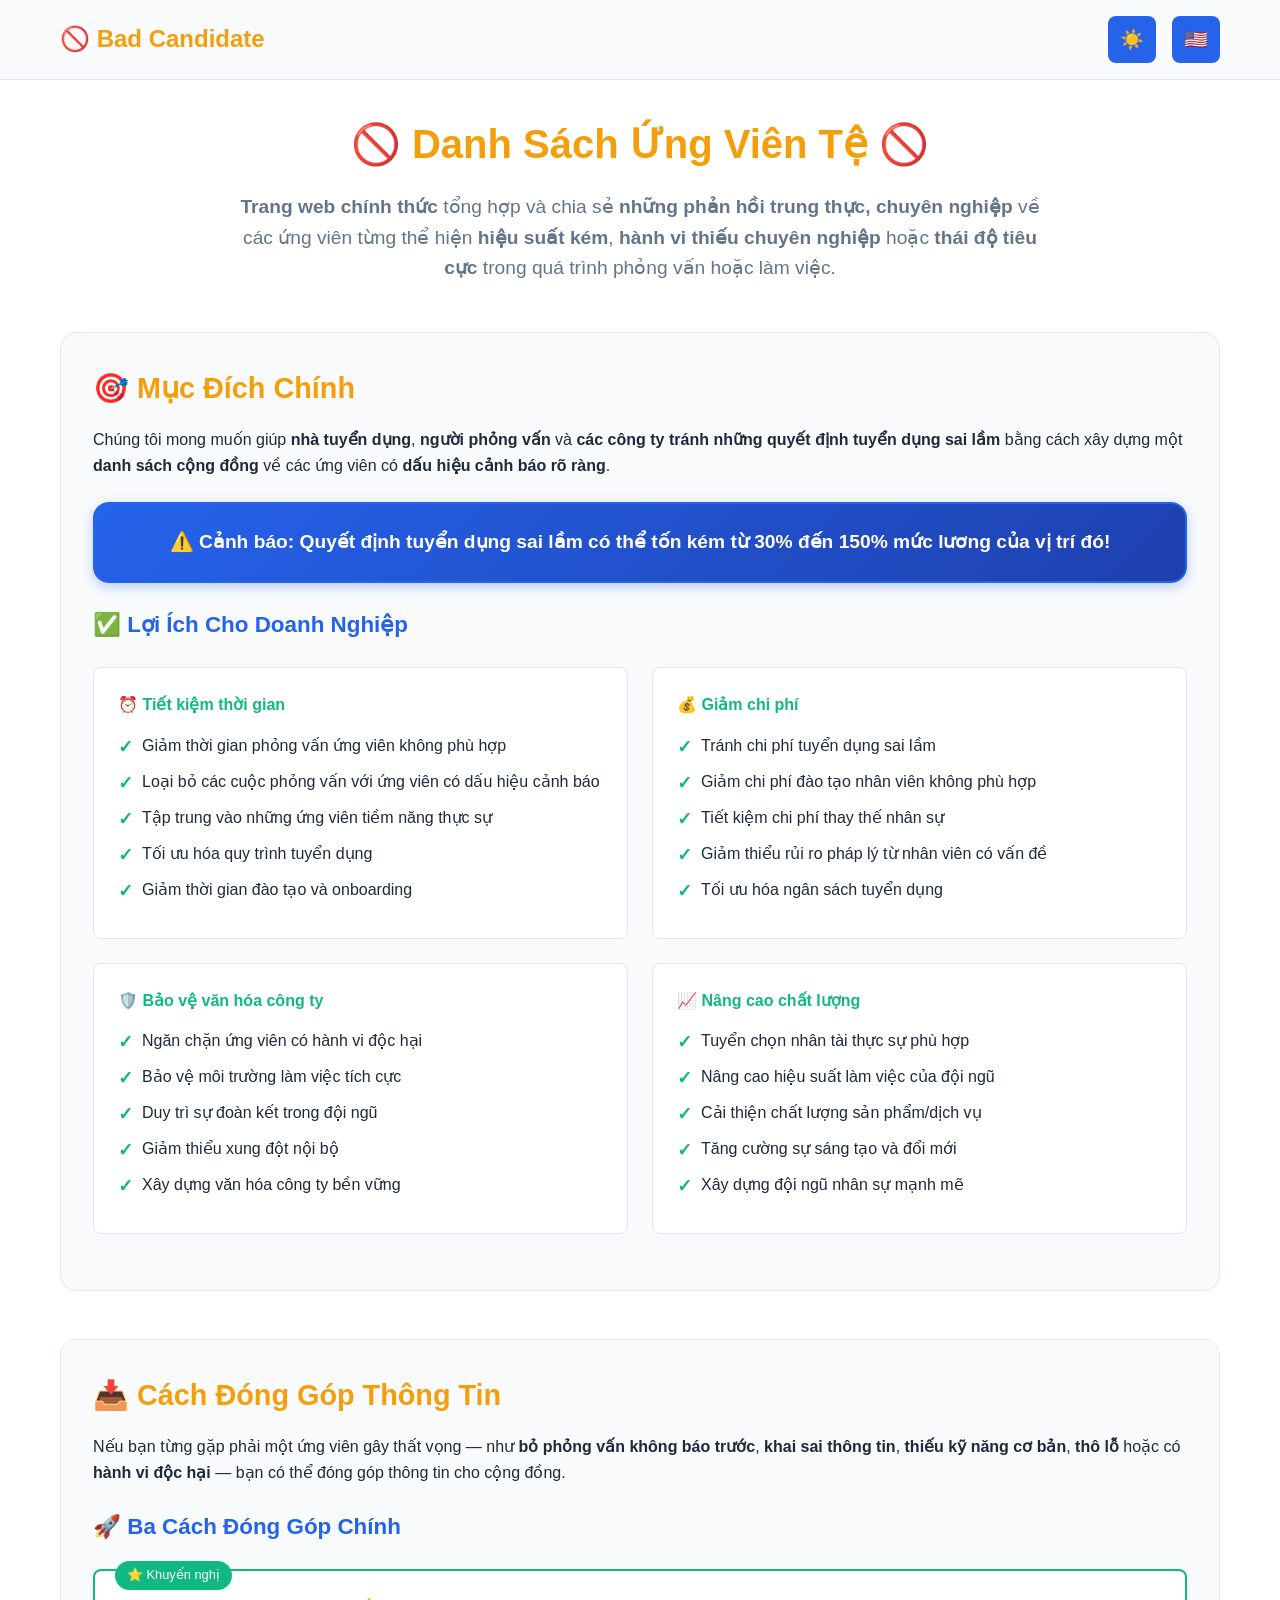
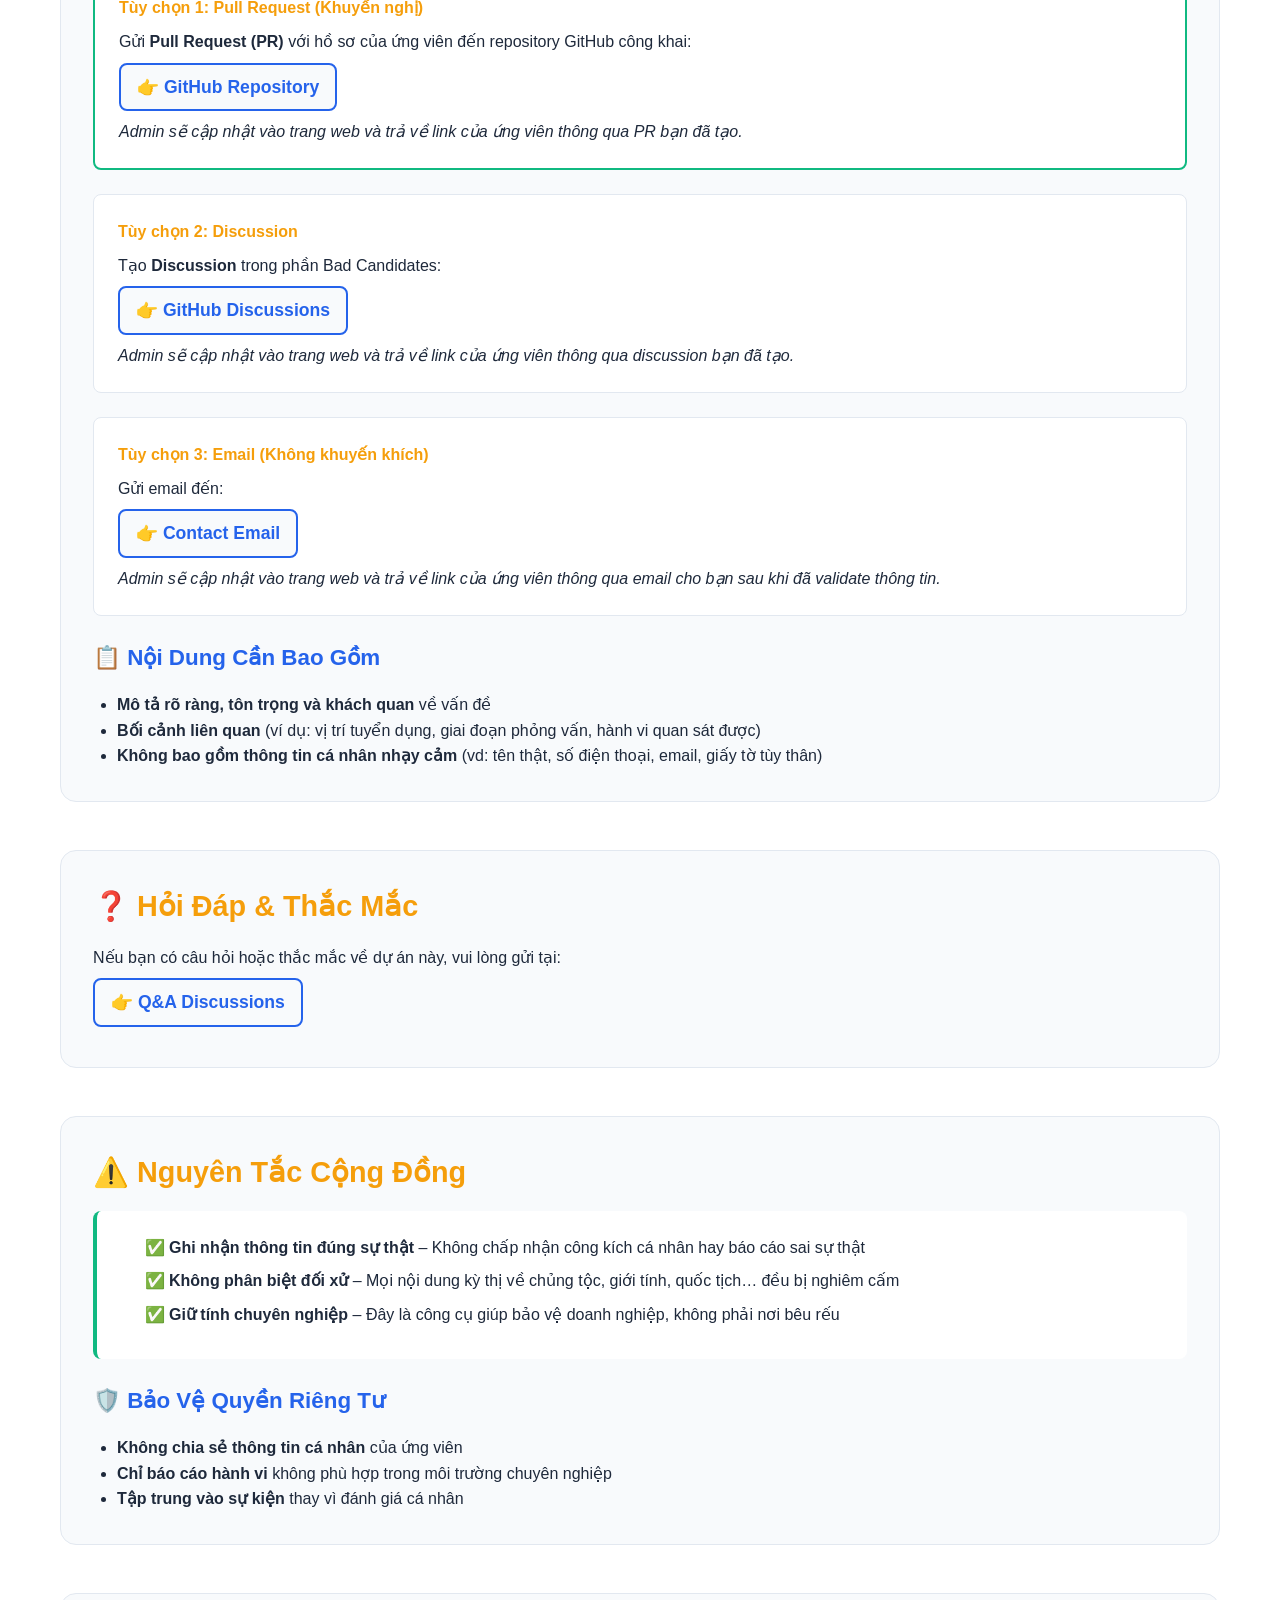
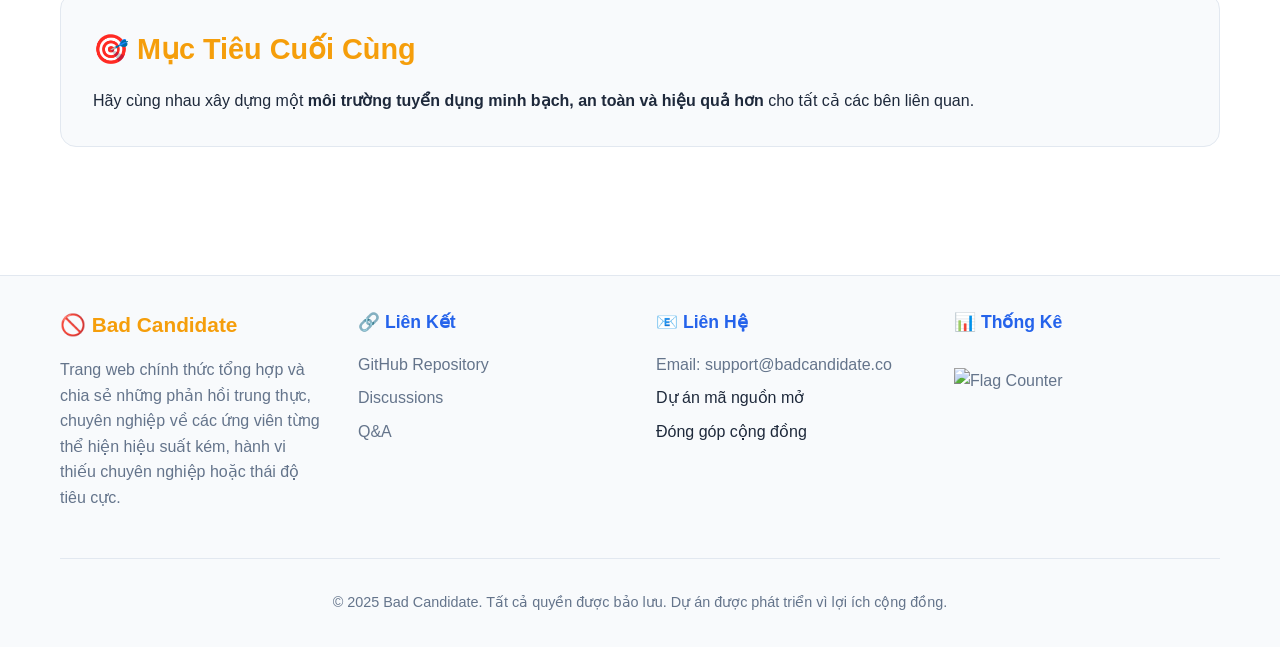
==== index.html @ 97e033d0 "Add left margin to unordered lists in index.css for improved layout and readability." ====
<!DOCTYPE html>
<html lang="vi">
<head>
    <meta charset="UTF-8">
    <meta name="viewport" content="width=device-width, initial-scale=1.0">
    
    <!-- Primary Meta Tags -->
    <title>Bad Candidate - Danh Sách Ứng Viên Tệ | Tránh Tuyển Dụng Sai Lầm</title>
    <meta name="title" content="Bad Candidate - Danh Sách Ứng Viên Tệ | Tránh Tuyển Dụng Sai Lầm">
    <meta name="description" content="Trang web chính thức tổng hợp và chia sẻ những phản hồi trung thực, chuyên nghiệp về các ứng viên từng thể hiện hiệu suất kém, hành vi thiếu chuyên nghiệp hoặc thái độ tiêu cực trong quá trình phỏng vấn hoặc làm việc. Giúp nhà tuyển dụng tránh những quyết định tuyển dụng sai lầm có thể tốn kém từ 30% đến 150% mức lương của vị trí.">
    <meta name="keywords" content="bad candidate, ứng viên tệ, tuyển dụng, phỏng vấn, nhân sự, hiring, recruitment, HR, human resources, candidate screening, interview feedback, toxic employee, unprofessional behavior, hiring mistakes, recruitment cost, employee screening">
    <meta name="author" content="Bad Candidate">
    <meta name="robots" content="index, follow, max-snippet:-1, max-image-preview:large, max-video-preview:-1">
    <meta name="language" content="Vietnamese, English">
    <meta name="revisit-after" content="7 days">
    <meta name="distribution" content="global">
    <meta name="rating" content="general">
    <link rel="canonical" href="https://badcandidate.github.io">
    
    <!-- Open Graph / Facebook -->
    <meta property="og:type" content="website">
    <meta property="og:url" content="https://badcandidate.github.io">
    <meta property="og:title" content="Bad Candidate List - Danh Sách Ứng Viên Tệ | Tránh Tuyển Dụng Sai Lầm">
    <meta property="og:description" content="Trang web chính thức tổng hợp và chia sẻ những phản hồi trung thực, chuyên nghiệp về các ứng viên từng thể hiện hiệu suất kém, hành vi thiếu chuyên nghiệp hoặc thái độ tiêu cực. Giúp nhà tuyển dụng tránh những quyết định tuyển dụng sai lầm có thể tốn kém từ 30% đến 150% mức lương của vị trí.">
    <meta property="og:image" content="https://badcandidate.github.io/og-image.jpg">
    <meta property="og:image:width" content="1200">
    <meta property="og:image:height" content="630">
    <meta property="og:site_name" content="Bad Candidate List">
    <meta property="og:locale" content="vi_VN">
    
    <!-- Twitter -->
    <meta property="twitter:card" content="summary_large_image">
    <meta property="twitter:url" content="https://badcandidate.github.io">
    <meta property="twitter:title" content="Bad Candidate List - Danh Sách Ứng Viên Tệ | Tránh Tuyển Dụng Sai Lầm">
    <meta property="twitter:description" content="Trang web chính thức tổng hợp và chia sẻ những phản hồi trung thực, chuyên nghiệp về các ứng viên từng thể hiện hiệu suất kém, hành vi thiếu chuyên nghiệp hoặc thái độ tiêu cực.">
    <meta property="twitter:image" content="https://badcandidate.github.io/og-image.jpg">
    
    <!-- Additional SEO Meta Tags -->
    <meta name="theme-color" content="#f59e0b">
    <meta name="msapplication-TileColor" content="#f59e0b">
    <meta name="apple-mobile-web-app-capable" content="yes">
    <meta name="apple-mobile-web-app-status-bar-style" content="black-translucent">
    
    <!-- Structured Data / JSON-LD -->
    <script type="application/ld+json">
    {
        "@context": "https://schema.org",
        "@type": "WebSite",
        "name": "Bad Candidate List",
        "alternateName": "Danh Sách Ứng Viên Tệ",
        "url": "https://badcandidate.github.io",
        "description": "Trang web chính thức tổng hợp và chia sẻ những phản hồi trung thực, chuyên nghiệp về các ứng viên từng thể hiện hiệu suất kém, hành vi thiếu chuyên nghiệp hoặc thái độ tiêu cực trong quá trình phỏng vấn hoặc làm việc.",
        "potentialAction": {
            "@type": "SearchAction",
            "target": "https://badcandidate.github.io?search={search_term_string}",
            "query-input": "required name=search_term_string"
        },
        "publisher": {
            "@type": "Organization",
            "name": "Bad Candidate",
            "url": "https://badcandidate.github.io"
        }
    }
    </script>
    <link rel="apple-touch-icon" sizes="180x180" href="public/favicon/apple-touch-icon.png">
    <link rel="icon" type="image/png" sizes="32x32" href="public/favicon/favicon-32x32.png">
    <link rel="icon" type="image/png" sizes="16x16" href="public/favicon/favicon-16x16.png">
    <link rel="manifest" href="public/favicon/site.webmanifest">
    <link rel="stylesheet" href="public/style/index.css">
</head>
<body data-theme="light">
    <header class="header" role="banner">
        <div class="container">
            <div class="header-content">
                <div class="logo" role="heading" aria-level="1">🚫 Bad Candidate</div>
                <nav class="controls" role="navigation" aria-label="Site controls">
                    <button class="theme-toggle" onclick="toggleTheme()" aria-label="Toggle theme">
                        <span data-lang="vi">☀️</span>
                        <span data-lang="en" style="display: none;">☀️</span>
                    </button>
                    <button class="language-toggle" onclick="toggleLanguage()" aria-label="Toggle language">
                        <span data-lang="vi">🇺🇸</span>
                        <span data-lang="en" style="display: none;">🇻🇳</span>
                    </button>
                </nav>
            </div>
        </div>
    </header>

    <main class="main-content" role="main">
        <div class="container">
            <!-- Vietnamese Content -->
            <article class="language-content active" data-lang="vi" lang="vi">
                <section class="hero" aria-labelledby="main-heading">
                    <h1 id="main-heading">🚫 Danh Sách Ứng Viên Tệ 🚫</h1>
                    <p><strong>Trang web chính thức</strong> tổng hợp và chia sẻ <strong>những phản hồi trung thực, chuyên nghiệp</strong> về các ứng viên từng thể hiện <strong>hiệu suất kém</strong>, <strong>hành vi thiếu chuyên nghiệp</strong> hoặc <strong>thái độ tiêu cực</strong> trong quá trình phỏng vấn hoặc làm việc.</p>
                </section>

                <section class="section" aria-labelledby="purpose-heading">
                    <h2 id="purpose-heading">🎯 Mục Đích Chính</h2>
                    <p>Chúng tôi mong muốn giúp <strong>nhà tuyển dụng</strong>, <strong>người phỏng vấn</strong> và <strong>các công ty</strong> <strong>tránh những quyết định tuyển dụng sai lầm</strong> bằng cách xây dựng một <strong>danh sách cộng đồng</strong> về các ứng viên có <strong>dấu hiệu cảnh báo rõ ràng</strong>.</p>
                    <div class="warning-stat" role="alert" aria-live="polite">
                        <p><strong>⚠️ Cảnh báo:</strong> Quyết định tuyển dụng sai lầm có thể tốn kém từ <strong>30% đến 150%</strong> mức lương của vị trí đó!</p>
                    </div>
                    <h3 id="benefits-heading">✅ Lợi Ích Cho Doanh Nghiệp</h3>
                    <div class="benefits-grid" role="list" aria-labelledby="benefits-heading">
                        <article class="benefit-card" role="listitem">
                            <h4>⏰ Tiết kiệm thời gian</h4>
                            <ul>
                                <li>Giảm thời gian phỏng vấn ứng viên không phù hợp</li>
                                <li>Loại bỏ các cuộc phỏng vấn với ứng viên có dấu hiệu cảnh báo</li>
                                <li>Tập trung vào những ứng viên tiềm năng thực sự</li>
                                <li>Tối ưu hóa quy trình tuyển dụng</li>
                                <li>Giảm thời gian đào tạo và onboarding</li>
                            </ul>
                        </article>
                        <article class="benefit-card" role="listitem">
                            <h4>💰 Giảm chi phí</h4>
                            <ul>
                                <li>Tránh chi phí tuyển dụng sai lầm</li>
                                <li>Giảm chi phí đào tạo nhân viên không phù hợp</li>
                                <li>Tiết kiệm chi phí thay thế nhân sự</li>
                                <li>Giảm thiểu rủi ro pháp lý từ nhân viên có vấn đề</li>
                                <li>Tối ưu hóa ngân sách tuyển dụng</li>
                            </ul>
                        </article>
                        <article class="benefit-card" role="listitem">
                            <h4>🛡️ Bảo vệ văn hóa công ty</h4>
                            <ul>
                                <li>Ngăn chặn ứng viên có hành vi độc hại</li>
                                <li>Bảo vệ môi trường làm việc tích cực</li>
                                <li>Duy trì sự đoàn kết trong đội ngũ</li>
                                <li>Giảm thiểu xung đột nội bộ</li>
                                <li>Xây dựng văn hóa công ty bền vững</li>
                            </ul>
                        </article>
                        <article class="benefit-card" role="listitem">
                            <h4>📈 Nâng cao chất lượng</h4>
                            <ul>
                                <li>Tuyển chọn nhân tài thực sự phù hợp</li>
                                <li>Nâng cao hiệu suất làm việc của đội ngũ</li>
                                <li>Cải thiện chất lượng sản phẩm/dịch vụ</li>
                                <li>Tăng cường sự sáng tạo và đổi mới</li>
                                <li>Xây dựng đội ngũ nhân sự mạnh mẽ</li>
                            </ul>
                        </article>
                    </div>
                </section>

                <section class="section">
                    <h2>📥 Cách Đóng Góp Thông Tin</h2>
                    <p>Nếu bạn từng gặp phải một ứng viên gây thất vọng — như <strong>bỏ phỏng vấn không báo trước</strong>, <strong>khai sai thông tin</strong>, <strong>thiếu kỹ năng cơ bản</strong>, <strong>thô lỗ</strong> hoặc có <strong>hành vi độc hại</strong> — bạn có thể đóng góp thông tin cho cộng đồng.</p>
                    
                    <h3>🚀 Ba Cách Đóng Góp Chính</h3>
                    <div class="contribution-methods">
                        <div class="method-card recommended">
                            <h4>Tùy chọn 1: Pull Request (Khuyến nghị)</h4>
                            <p>Gửi <strong>Pull Request (PR)</strong> với hồ sơ của ứng viên đến repository GitHub công khai:</p>
                            <p><a href="https://github.com/BadCandidate" class="link" target="_blank">👉 GitHub Repository</a></p>
                            <p><em>Admin sẽ cập nhật vào trang web và trả về link của ứng viên thông qua PR bạn đã tạo.</em></p>
                        </div>
                        
                        <div class="method-card">
                            <h4>Tùy chọn 2: Discussion</h4>
                            <p>Tạo <strong>Discussion</strong> trong phần Bad Candidates:</p>
                            <p><a href="https://github.com/orgs/BadCandidate/discussions/categories/bad-candidates" class="link" target="_blank">👉 GitHub Discussions</a></p>
                            <p><em>Admin sẽ cập nhật vào trang web và trả về link của ứng viên thông qua discussion bạn đã tạo.</em></p>
                        </div>
                        
                        <div class="method-card">
                            <h4>Tùy chọn 3: Email (Không khuyến khích)</h4>
                            <p>Gửi email đến:</p>
                            <p><a href="mailto:badcandidate@googlegroups.com" class="link">👉 Contact Email</a></p>
                            <p><em>Admin sẽ cập nhật vào trang web và trả về link của ứng viên thông qua email cho bạn sau khi đã validate thông tin.</em></p>
                        </div>
                    </div>

                    <h3>📋 Nội Dung Cần Bao Gồm</h3>
                    <ul>
                        <li><strong>Mô tả rõ ràng, tôn trọng và khách quan</strong> về vấn đề</li>
                        <li><strong>Bối cảnh liên quan</strong> (ví dụ: vị trí tuyển dụng, giai đoạn phỏng vấn, hành vi quan sát được)</li>
                        <li><strong>Không bao gồm thông tin cá nhân nhạy cảm</strong> (vd: tên thật, số điện thoại, email, giấy tờ tùy thân)</li>
                    </ul>
                </section>

                <section class="section">
                    <h2>❓ Hỏi Đáp & Thắc Mắc</h2>
                    <p>Nếu bạn có câu hỏi hoặc thắc mắc về dự án này, vui lòng gửi tại:</p>
                    <p><a href="https://github.com/orgs/BadCandidate/discussions/categories/q-a" class="link" target="_blank">👉 Q&A Discussions</a></p>
                </section>

                <section class="section">
                    <h2>⚠️ Nguyên Tắc Cộng Đồng</h2>
                    <div class="guidelines">
                        <ul>
                            <li><strong>Ghi nhận thông tin đúng sự thật</strong> – Không chấp nhận công kích cá nhân hay báo cáo sai sự thật</li>
                            <li><strong>Không phân biệt đối xử</strong> – Mọi nội dung kỳ thị về chủng tộc, giới tính, quốc tịch… đều bị nghiêm cấm</li>
                            <li><strong>Giữ tính chuyên nghiệp</strong> – Đây là công cụ giúp bảo vệ doanh nghiệp, không phải nơi bêu rếu</li>
                        </ul>
                    </div>

                    <h3>🛡️ Bảo Vệ Quyền Riêng Tư</h3>
                    <ul>
                        <li><strong>Không chia sẻ thông tin cá nhân</strong> của ứng viên</li>
                        <li><strong>Chỉ báo cáo hành vi</strong> không phù hợp trong môi trường chuyên nghiệp</li>
                        <li><strong>Tập trung vào sự kiện</strong> thay vì đánh giá cá nhân</li>
                    </ul>
                </section>

                <section class="section">
                    <h2>🎯 Mục Tiêu Cuối Cùng</h2>
                    <p>Hãy cùng nhau xây dựng một <strong>môi trường tuyển dụng minh bạch, an toàn và hiệu quả hơn</strong> cho tất cả các bên liên quan.</p>
                </section>
            </article>

            <!-- English Content -->
            <article class="language-content" data-lang="en" lang="en">
                <section class="hero" aria-labelledby="main-heading-en">
                    <h1 id="main-heading-en">🚫 Welcome to the Bad Candidate List 🚫</h1>
                    <p><strong>Official website</strong> collecting and sharing <strong>honest, professional feedback</strong> on candidates who have demonstrated <strong>poor performance</strong>, <strong>unprofessional behavior</strong>, or <strong>toxic attitudes</strong> during interviews or employment.</p>
                </section>

                <section class="section" aria-labelledby="purpose-heading-en">
                    <h2 id="purpose-heading-en">🎯 Main Purpose</h2>
                    <p>Our mission is to help <strong>recruiters</strong>, <strong>hiring managers</strong>, and <strong>companies</strong> <strong>avoid bad hiring decisions</strong> by maintaining a <strong>community-driven record</strong> of candidates with consistent <strong>red flags</strong>.</p>
                    
                    <h3 id="benefits-heading-en">✅ Benefits for Businesses</h3>
                    <div class="warning-stat" role="alert" aria-live="polite">
                        <p><strong>⚠️ Warning:</strong> Bad hiring decisions can cost <strong>30% to 150%</strong> of the position's salary!</p>
                    </div>
                    <div class="benefits-grid" role="list" aria-labelledby="benefits-heading-en">
                        <article class="benefit-card" role="listitem">
                            <h4>⏰ Save time</h4>
                            <ul>
                                <li>Reduce time spent interviewing unsuitable candidates</li>
                                <li>Eliminate interviews with candidates showing red flags</li>
                                <li>Focus on truly promising candidates</li>
                                <li>Optimize the recruitment process</li>
                                <li>Reduce training and onboarding time</li>
                            </ul>
                        </article>
                        <article class="benefit-card" role="listitem">
                            <h4>💰 Reduce costs</h4>
                            <ul>
                                <li>Avoid costs of bad hiring decisions</li>
                                <li>Reduce training costs for unsuitable employees</li>
                                <li>Save replacement costs for personnel</li>
                                <li>Minimize legal risks from problematic employees</li>
                                <li>Optimize recruitment budget</li>
                            </ul>
                        </article>
                        <article class="benefit-card" role="listitem">
                            <h4>🛡️ Protect company culture</h4>
                            <ul>
                                <li>Prevent candidates with toxic behavior</li>
                                <li>Protect positive work environment</li>
                                <li>Maintain team cohesion</li>
                                <li>Reduce internal conflicts</li>
                                <li>Build sustainable company culture</li>
                            </ul>
                        </article>
                        <article class="benefit-card" role="listitem">
                            <h4>📈 Improve quality</h4>
                            <ul>
                                <li>Select truly suitable talent</li>
                                <li>Enhance team performance</li>
                                <li>Improve product/service quality</li>
                                <li>Increase creativity and innovation</li>
                                <li>Build a strong workforce</li>
                            </ul>
                        </article>
                    </div>
                </section>

                <section class="section">
                    <h2>📥 How to Contribute Information</h2>
                    <p>If you've encountered a candidate who truly stands out for the wrong reasons — ghosting, lying on CVs, failing basic tasks, being rude, or showing toxic behavior — we invite you to contribute.</p>
                    
                    <h3>🚀 Three Main Contribution Methods</h3>
                    <div class="contribution-methods">
                        <div class="method-card recommended">
                            <h4>Option 1: Pull Request (Recommended)</h4>
                            <p>Submit a <strong>Pull Request (PR)</strong> with the candidate's profile to our public GitHub repository:</p>
                            <p><a href="https://github.com/BadCandidate" class="link" target="_blank">👉 GitHub Repository</a></p>
                            <p><em>Admin will update the website and return the link of bad candidate via PR that you created.</em></p>
                        </div>
                        
                        <div class="method-card">
                            <h4>Option 2: Discussion</h4>
                            <p>Create a <strong>Discussion</strong> in the Bad Candidates category:</p>
                            <p><a href="https://github.com/orgs/BadCandidate/discussions/categories/bad-candidates" class="link" target="_blank">👉 GitHub Discussions</a></p>
                            <p><em>Admin will update the website and return the link of bad candidate via discussion that you created.</em></p>
                        </div>
                        
                        <div class="method-card">
                            <h4>Option 3: Email (Not Recommended)</h4>
                            <p>Send email to:</p>
                            <p><a href="mailto:badcandidate@googlegroups.com" class="link">👉 Contact Email</a></p>
                            <p><em>Admin will update the website and return the link of bad candidate after reviewing all the information.</em></p>
                        </div>
                    </div>

                    <h3>📋 Content Requirements</h3>
                    <p>Your contribution should include:</p>
                    <ul>
                        <li><strong>Clear, respectful summary</strong> of the issue</li>
                        <li><strong>Relevant context</strong> (e.g. job title, interview stage, behavior observed)</li>
                        <li><strong>No private or sensitive information</strong> (e.g., real names, contact details, documents)</li>
                    </ul>
                </section>

                <section class="section">
                    <h2>❓ Q&A & Questions</h2>
                    <p>If you have questions or concerns about this project, please post them at:</p>
                    <p><a href="https://github.com/orgs/BadCandidate/discussions/categories/q-a" class="link" target="_blank">👉 Q&A Discussions</a></p>
                </section>

                <section class="section">
                    <h2>⚠️ Community Guidelines</h2>
                    <div class="guidelines">
                        <ul>
                            <li><strong>Keep it factual</strong> – Personal attacks or fake reports will be removed</li>
                            <li><strong>No discrimination</strong> – Reports based on race, gender, nationality, etc. will not be tolerated</li>
                            <li><strong>Be professional</strong> – This is a tool to protect teams, not to shame people</li>
                        </ul>
                    </div>

                    <h3>🛡️ Privacy Protection</h3>
                    <ul>
                        <li><strong>Do not share personal information</strong> of candidates</li>
                        <li><strong>Only report behavior</strong> inappropriate in professional environments</li>
                        <li><strong>Focus on facts</strong> rather than personal judgments</li>
                    </ul>
                </section>

                <section class="section">
                    <h2>🎯 Ultimate Goal</h2>
                    <p>Let's work together to create a <strong>safer, smarter, and more transparent hiring ecosystem</strong> for all stakeholders.</p>
                </section>
            </article>
        </div>
    </main>

    <footer class="footer" role="contentinfo">
        <div class="container">
            <div class="footer-content" data-lang="vi">
                <div class="footer-section">
                    <h3>🚫 Bad Candidate</h3>
                    <p>Trang web chính thức tổng hợp và chia sẻ những phản hồi trung thực, chuyên nghiệp về các ứng viên từng thể hiện hiệu suất kém, hành vi thiếu chuyên nghiệp hoặc thái độ tiêu cực.</p>
                </div>
                
                <div class="footer-section">
                    <h4>🔗 Liên Kết</h4>
                    <ul>
                        <li><a href="https://github.com/BadCandidate" target="_blank" rel="noopener noreferrer">GitHub Repository</a></li>
                        <li><a href="https://github.com/orgs/BadCandidate/discussions" target="_blank" rel="noopener noreferrer">Discussions</a></li>
                        <li><a href="https://github.com/orgs/BadCandidate/discussions/categories/q-a" target="_blank" rel="noopener noreferrer">Q&A</a></li>
                    </ul>
                </div>
                
                <div class="footer-section">
                    <h4>📧 Liên Hệ</h4>
                    <ul>
                        <li><a href="mailto:badcandidate@googlegroups.com">Email: support@badcandidate.co</a></li>
                        <li>Dự án mã nguồn mở</li>
                        <li>Đóng góp cộng đồng</li>
                    </ul>
                </div>
                
                <div class="footer-section">
                    <h4>📊 Thống Kê</h4>
                    <div class="flag-counter">
                        <a href="https://info.flagcounter.com/hkEe" target="_blank" rel="noopener noreferrer" aria-label="Visit flag counter">
                            <img src="https://s01.flagcounter.com/count/hkEe/bg_FFFFFF/txt_000000/border_CCCCCC/columns_1/maxflags_1/viewers_3/labels_0/pageviews_1/flags_0/percent_0/" alt="Flag Counter" border="0">
                        </a>
                    </div>
                </div>
            </div>

            <div class="footer-content" data-lang="en" style="display: none;">
                <div class="footer-section">
                    <h3>🚫 Bad Candidate</h3>
                    <p>Official website collecting and sharing honest, professional feedback on candidates who have demonstrated poor performance, unprofessional behavior, or toxic attitudes during interviews or employment.</p>
                </div>
                
                <div class="footer-section">
                    <h4>🔗 Links</h4>
                    <ul>
                        <li><a href="https://github.com/BadCandidate" target="_blank" rel="noopener noreferrer">GitHub Repository</a></li>
                        <li><a href="https://github.com/orgs/BadCandidate/discussions" target="_blank" rel="noopener noreferrer">Discussions</a></li>
                        <li><a href="https://github.com/orgs/BadCandidate/discussions/categories/q-a" target="_blank" rel="noopener noreferrer">Q&A</a></li>
                    </ul>
                </div>
                
                <div class="footer-section">
                    <h4>📧 Contact</h4>
                    <ul>
                        <li><a href="mailto:badcandidate@googlegroups.com">Email: support@badcandidate.co</a></li>
                        <li>Open source project</li>
                        <li>Community contribution</li>
                    </ul>
                </div>
                
                <div class="footer-section">
                    <h4>📊 Statistics</h4>
                    <div class="flag-counter">
                        <a href="https://info.flagcounter.com/hkEe" target="_blank" rel="noopener noreferrer" aria-label="Visit flag counter">
                            <img src="https://s01.flagcounter.com/count/hkEe/bg_FFFFFF/txt_000000/border_CCCCCC/columns_1/maxflags_1/viewers_3/labels_0/pageviews_1/flags_0/percent_0/" alt="Flag Counter" border="0">
                        </a>
                    </div>
                </div>
            </div>
            
            <div class="footer-bottom" data-lang="vi">
                <p>&copy; 2025 Bad Candidate. Tất cả quyền được bảo lưu. Dự án được phát triển vì lợi ích cộng đồng.</p>
            </div>

            <div class="footer-bottom" data-lang="en" style="display: none;">
                <p>&copy; 2025 Bad Candidate. All rights reserved. Project developed for community benefit.</p>
            </div>
        </div>
    </footer>

    <script src="public/js/index.js"></script>
</body>
</html>
---- public/style/index.css ----
:root {
    --primary-color: #2563eb;
    --secondary-color: #1e40af;
    --background-color: #0f172a;
    --surface-color: #1e293b;
    --text-color: #f1f5f9;
    --text-secondary: #94a3b8;
    --border-color: #334155;
    --accent-color: #f59e0b;
    --danger-color: #ef4444;
    --success-color: #10b981;
    --warning-color: #f59e0b;
}

[data-theme="light"] {
    --background-color: #ffffff;
    --surface-color: #f8fafc;
    --text-color: #1e293b;
    --text-secondary: #64748b;
    --border-color: #e2e8f0;
}

[data-theme="light"] .link {
    color: var(--primary-color);
    background-color: var(--surface-color);
    border-color: var(--primary-color);
}

[data-theme="light"] .link:hover {
    background-color: var(--primary-color);
    color: white;
    box-shadow: 0 4px 8px rgba(37, 99, 235, 0.3);
}

[data-theme="light"] .warning-stat {
    background: linear-gradient(135deg, var(--primary-color), var(--secondary-color));
    border-color: var(--primary-color);
    box-shadow: 0 4px 12px rgba(37, 99, 235, 0.3);
}

* {
    margin: 0;
    padding: 0;
    box-sizing: border-box;
}

ul {
    margin-left: 1.5rem;
}

body {
    font-family: 'Segoe UI', Tahoma, Geneva, Verdana, sans-serif;
    background-color: var(--background-color);
    color: var(--text-color);
    line-height: 1.6;
    transition: all 0.3s ease;
}

.container {
    max-width: 1200px;
    margin: 0 auto;
    padding: 0 20px;
}

.header {
    background-color: var(--surface-color);
    padding: 1rem 0;
    border-bottom: 1px solid var(--border-color);
    position: sticky;
    top: 0;
    z-index: 100;
}

.header-content {
    display: flex;
    justify-content: space-between;
    align-items: center;
}

.logo {
    font-size: 1.5rem;
    font-weight: bold;
    color: var(--accent-color);
}

.controls {
    display: flex;
    gap: 1rem;
    align-items: center;
}

.theme-toggle, .language-toggle {
    background: var(--primary-color);
    color: white;
    border: none;
    padding: 0.75rem;
    border-radius: 0.5rem;
    cursor: pointer;
    font-size: 1.2rem;
    transition: all 0.3s ease;
    min-width: 44px;
    min-height: 44px;
    display: flex;
    align-items: center;
    justify-content: center;
}

.theme-toggle:hover, .language-toggle:hover {
    background: var(--secondary-color);
    transform: translateY(-2px);
    box-shadow: 0 4px 8px rgba(37, 99, 235, 0.3);
}

.main-content {
    padding: 2rem 0;
}

.hero {
    text-align: center;
    margin-bottom: 3rem;
}

.hero h1 {
    font-size: 2.5rem;
    margin-bottom: 1rem;
    color: var(--accent-color);
}

.hero p {
    font-size: 1.2rem;
    color: var(--text-secondary);
    max-width: 800px;
    margin: 0 auto;
}

.section {
    margin-bottom: 3rem;
    padding: 2rem;
    background-color: var(--surface-color);
    border-radius: 1rem;
    border: 1px solid var(--border-color);
}

.section h2 {
    color: var(--accent-color);
    margin-bottom: 1rem;
    font-size: 1.8rem;
}

.section h3 {
    color: var(--primary-color);
    margin: 1.5rem 0 1rem 0;
    font-size: 1.4rem;
}

.warning-stat {
    background: linear-gradient(135deg, var(--warning-color), #f97316);
    color: white;
    padding: 1.5rem;
    border-radius: 1rem;
    margin: 1.5rem 0;
    text-align: center;
    box-shadow: 0 4px 12px rgba(245, 158, 11, 0.3);
    border: 2px solid var(--warning-color);
}

.warning-stat p {
    margin: 0;
    font-size: 1.2rem;
    font-weight: 600;
    line-height: 1.5;
}

.benefits-grid {
    display: grid;
    grid-template-columns: repeat(2, 1fr);
    gap: 1.5rem;
    margin: 1.5rem 0;
}

.benefit-card {
    background-color: var(--background-color);
    padding: 1.5rem;
    border-radius: 0.5rem;
    border: 1px solid var(--border-color);
}

.benefit-card h4 {
    color: var(--success-color);
    margin-bottom: 1rem;
}

.benefit-card ul {
    list-style: none;
    padding-left: 0;
    margin: 0;
}

.benefit-card li {
    margin-bottom: 0.75rem;
    padding-left: 1.5rem;
    position: relative;
    line-height: 1.5;
}

.benefit-card li::before {
    content: "✓";
    position: absolute;
    left: 0;
    color: var(--success-color);
    font-weight: bold;
    font-size: 1.1rem;
}

.contribution-methods {
    display: grid;
    grid-template-columns: 1fr;
    gap: 1.5rem;
    margin: 1.5rem 0;
}

.method-card {
    background-color: var(--background-color);
    padding: 1.5rem;
    border-radius: 0.5rem;
    border: 1px solid var(--border-color);
    position: relative;
}

.method-card h4 {
    color: var(--warning-color);
    margin-bottom: 0.5rem;
}

.method-card.recommended {
    border-color: var(--success-color);
    border-width: 2px;
}

.method-card.recommended::before {
    content: "⭐ Khuyến nghị";
    position: absolute;
    top: -10px;
    left: 20px;
    background: var(--success-color);
    color: white;
    padding: 0.25rem 0.75rem;
    border-radius: 1rem;
    font-size: 0.8rem;
}

.link {
    color: var(--accent-color);
    text-decoration: none;
    font-weight: 600;
    font-size: 1.1rem;
    display: inline-block;
    margin: 0.5rem 0;
    padding: 0.5rem 1rem;
    background-color: var(--background-color);
    border: 2px solid var(--accent-color);
    border-radius: 0.5rem;
    transition: all 0.3s ease;
}

.link:hover {
    background-color: var(--accent-color);
    color: var(--background-color);
    transform: translateY(-2px);
    box-shadow: 0 4px 8px rgba(245, 158, 11, 0.3);
}

.guidelines {
    background-color: var(--background-color);
    padding: 1.5rem;
    border-radius: 0.5rem;
    border-left: 4px solid var(--success-color);
}

.guidelines ul {
    list-style: none;
    padding-left: 0;
}

.guidelines li {
    margin-bottom: 0.5rem;
    padding-left: 1.5rem;
    position: relative;
}

.guidelines li::before {
    content: "✅";
    position: absolute;
    left: 0;
}

.footer {
    background-color: var(--surface-color);
    padding: 2rem 0;
    border-top: 1px solid var(--border-color);
    margin-top: 3rem;
}

.footer-content {
    display: grid;
    grid-template-columns: repeat(auto-fit, minmax(250px, 1fr));
    gap: 2rem;
    margin-bottom: 2rem;
}

.footer-section h3 {
    color: var(--accent-color);
    margin-bottom: 1rem;
    font-size: 1.3rem;
}

.footer-section h4 {
    color: var(--primary-color);
    margin-bottom: 1rem;
    font-size: 1.1rem;
}

.footer-section p {
    color: var(--text-secondary);
    line-height: 1.6;
    margin-bottom: 1rem;
}

.footer-section ul {
    list-style: none;
    padding-left: 0;
    margin-left: 0;
}

.footer-section li {
    margin-bottom: 0.5rem;
    margin-left: 0;
}

.footer-section a {
    color: var(--text-secondary);
    text-decoration: none;
    transition: color 0.3s ease;
}

.footer-section a:hover {
    color: var(--primary-color);
}

.footer-bottom {
    text-align: center;
    padding-top: 2rem;
    border-top: 1px solid var(--border-color);
}

.footer-bottom p {
    color: var(--text-secondary);
    font-size: 0.9rem;
    margin: 0;
}

.language-content {
    display: none;
}

.language-content.active {
    display: block;
}

.divider {
    text-align: center;
    margin: 3rem 0;
    color: var(--text-secondary);
    font-size: 1.2rem;
}

@media (max-width: 768px) {
    .header-content {
        flex-direction: row;
        gap: 0.5rem;
        align-items: center;
    }

    .logo {
        font-size: 1.2rem;
    }

    .controls {
        flex-direction: row;
        gap: 0.5rem;
    }

    .theme-toggle, .language-toggle {
        padding: 0.5rem;
        font-size: 1rem;
        min-width: 40px;
        min-height: 40px;
    }

    .hero h1 {
        font-size: 2rem;
    }

    .section {
        padding: 1rem;
    }

    .contribution-methods {
        grid-template-columns: 1fr;
    }

    .benefits-grid {
        grid-template-columns: 1fr;
    }

    .method-card {
        margin: 0;
        width: 100%;
        box-sizing: border-box;
    }

    .method-card.recommended::before {
        left: 10px;
        font-size: 0.7rem;
        padding: 0.2rem 0.5rem;
    }

    .footer-content {
        grid-template-columns: 1fr;
        gap: 1.5rem;
    }

    .footer-section {
        text-align: center;
    }
}

.flag-counter {
    margin-top: 2rem;
}
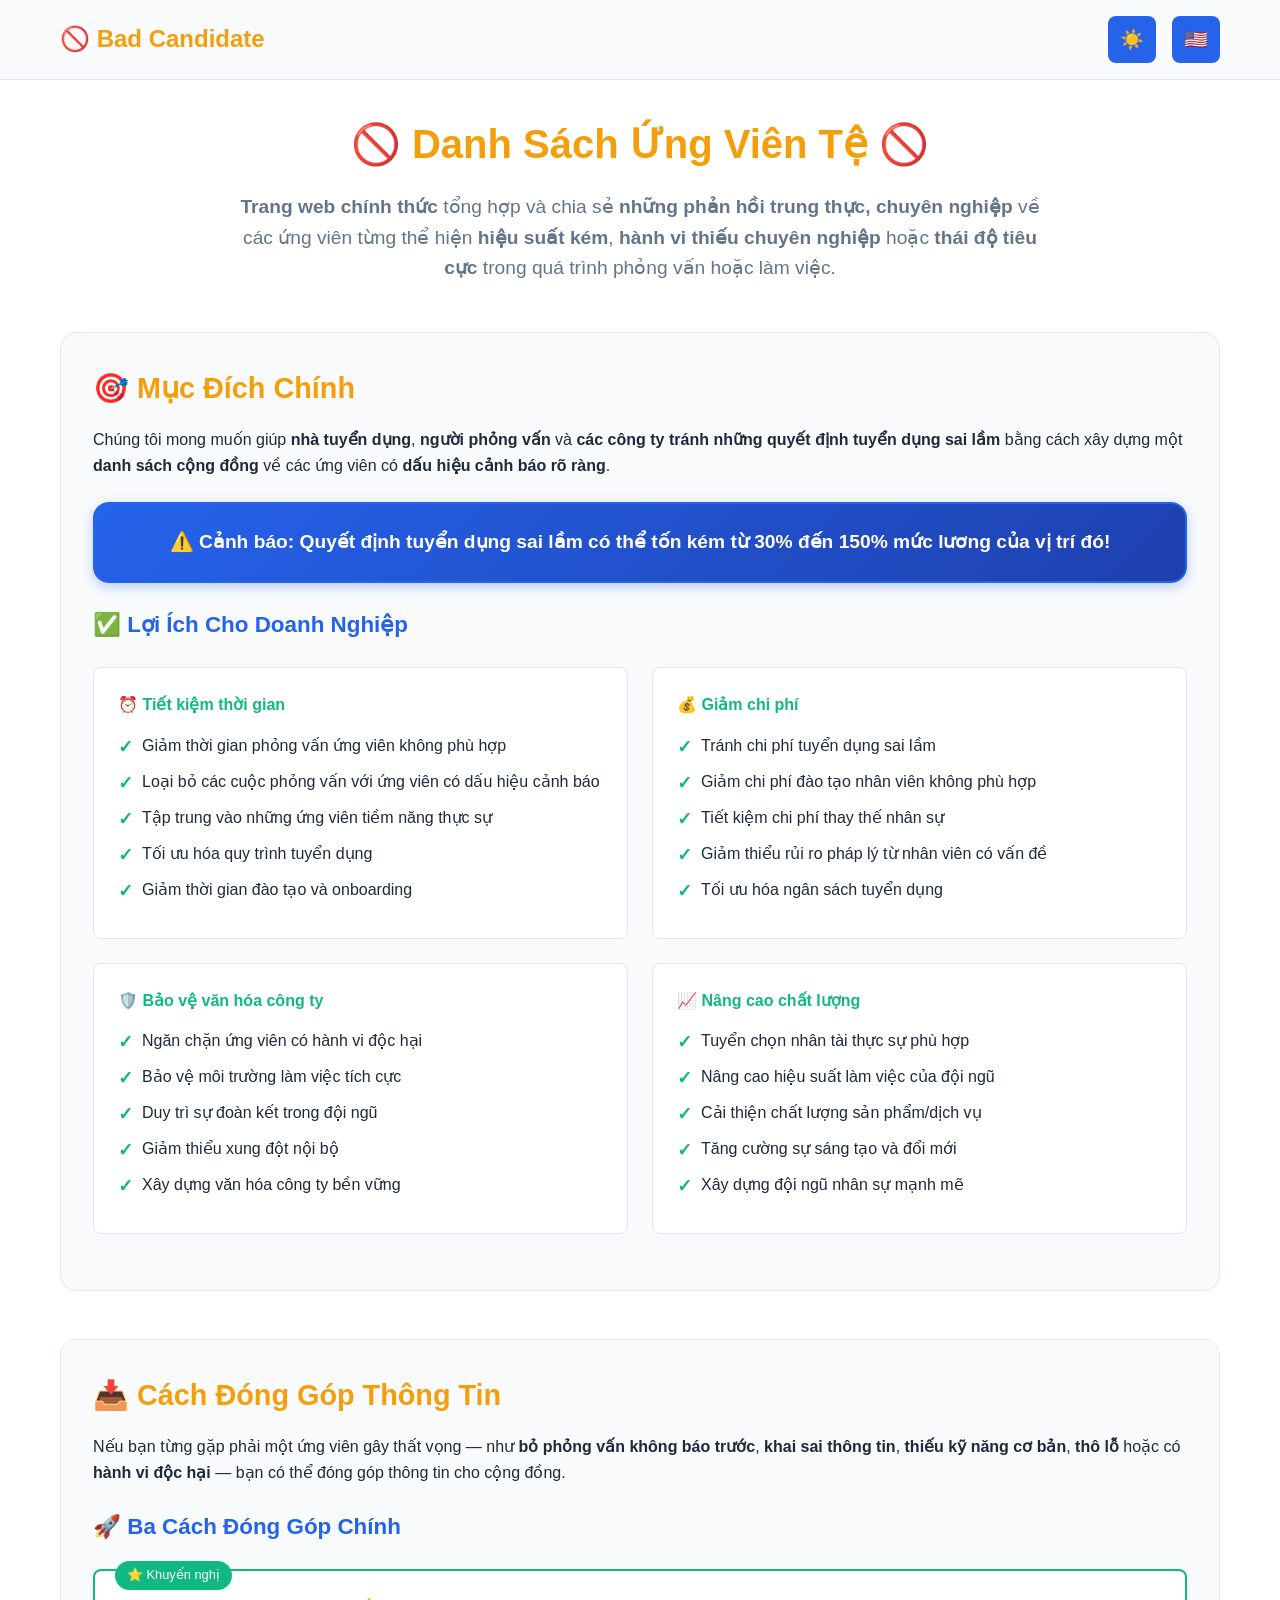
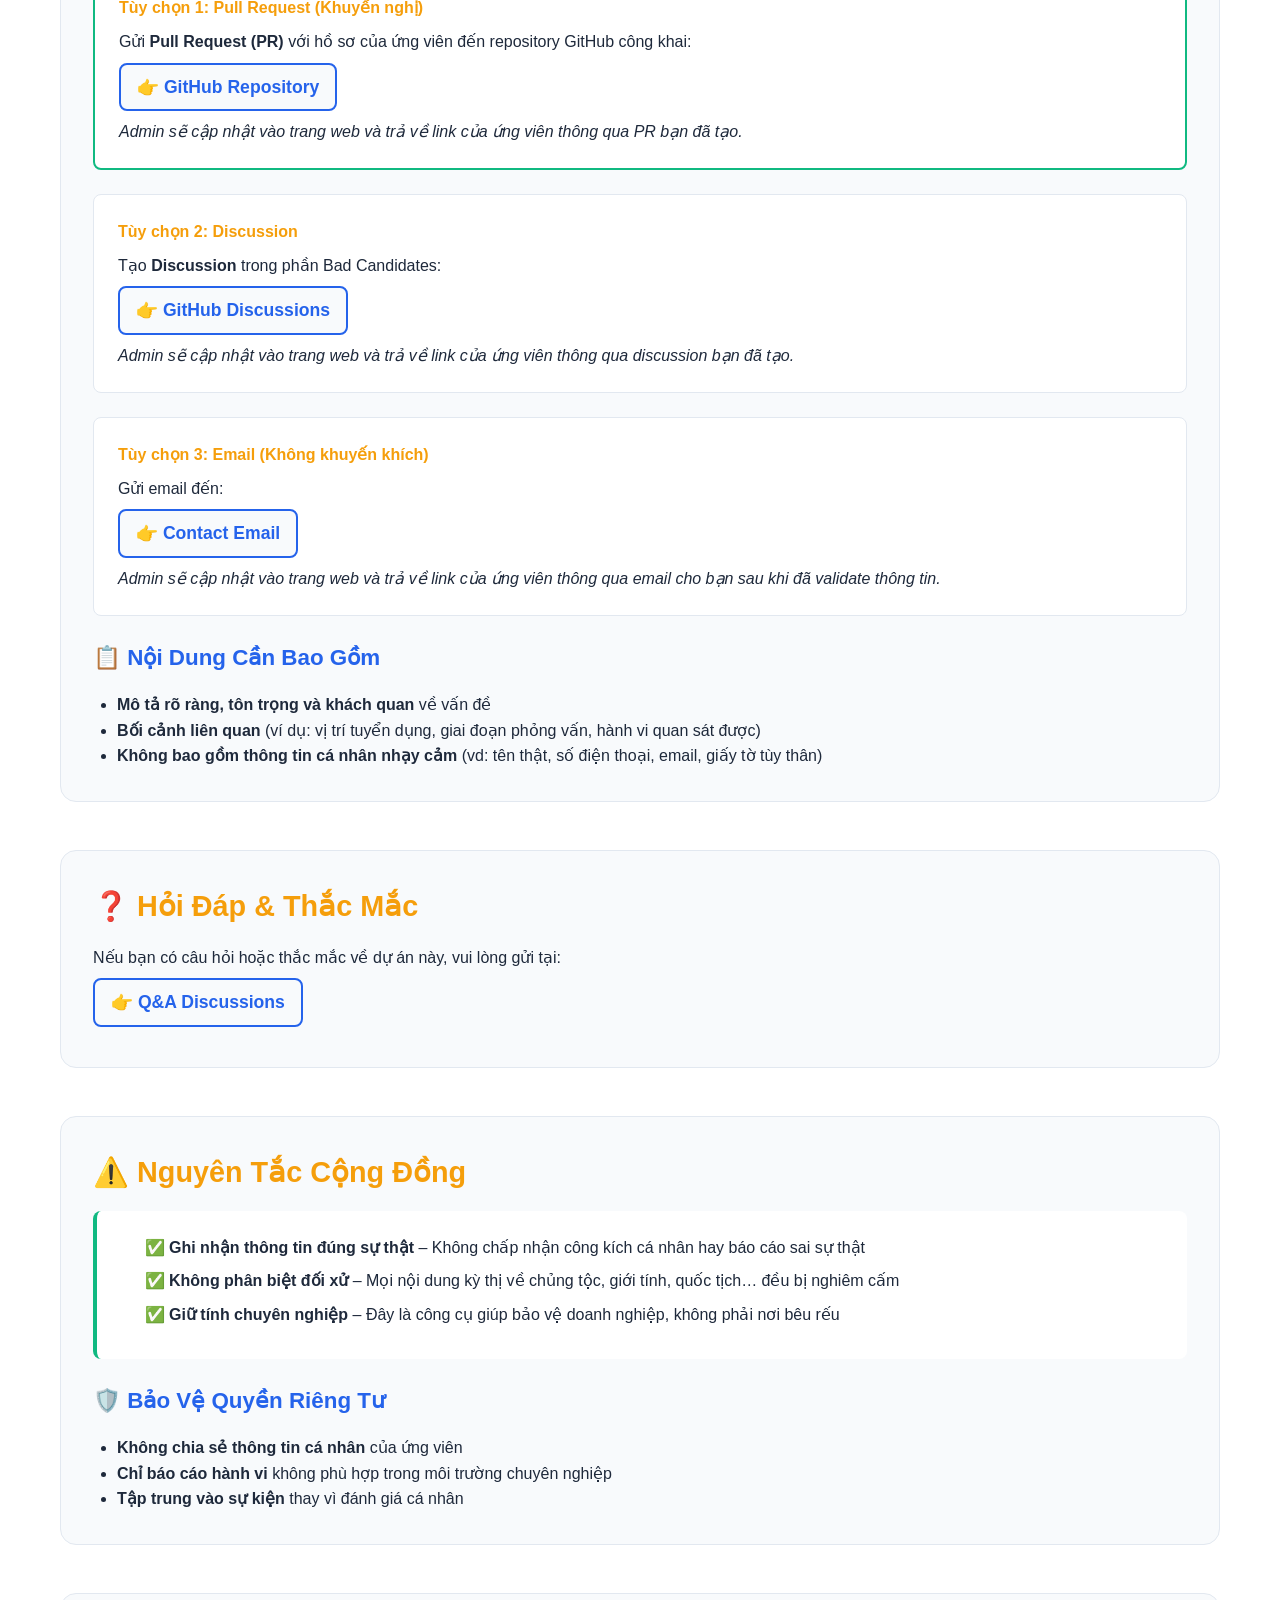
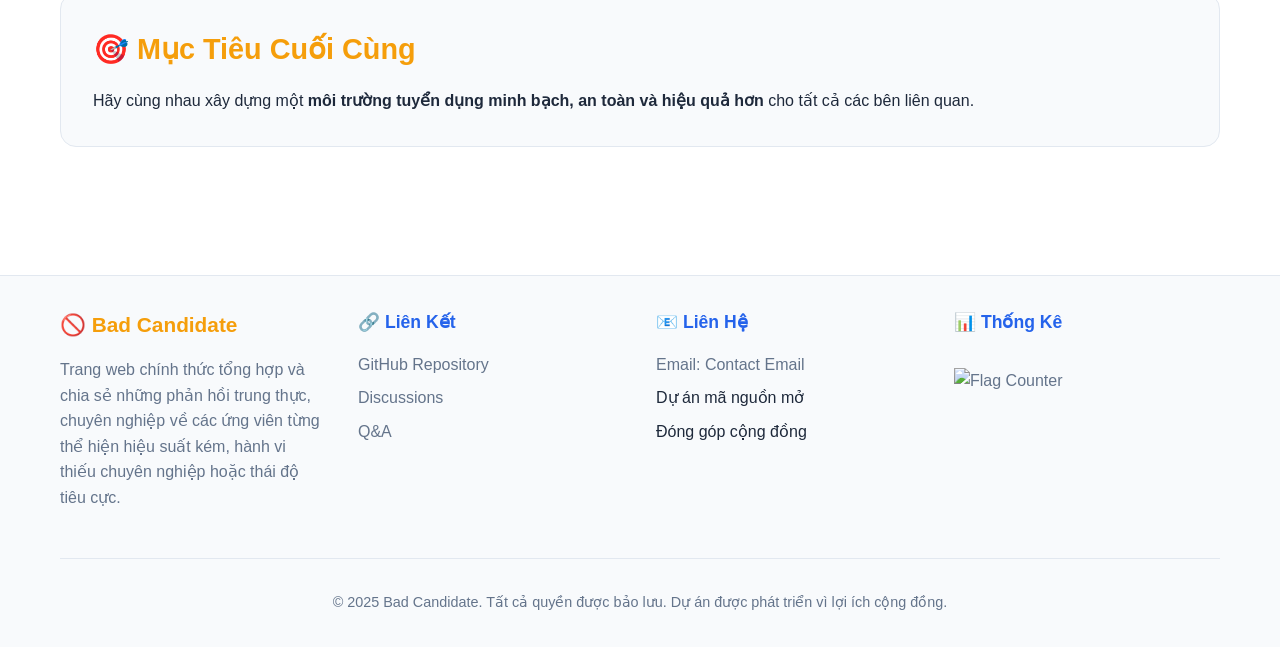
==== commit 3faa77d8: "Update contact email in footer section of index.html for clarity and user guidance." ====
--- a/index.html
+++ b/index.html
@@ -22,7 +22,7 @@
     <meta property="og:url" content="https://badcandidate.github.io">
     <meta property="og:title" content="Bad Candidate List - Danh Sách Ứng Viên Tệ | Tránh Tuyển Dụng Sai Lầm">
     <meta property="og:description" content="Trang web chính thức tổng hợp và chia sẻ những phản hồi trung thực, chuyên nghiệp về các ứng viên từng thể hiện hiệu suất kém, hành vi thiếu chuyên nghiệp hoặc thái độ tiêu cực. Giúp nhà tuyển dụng tránh những quyết định tuyển dụng sai lầm có thể tốn kém từ 30% đến 150% mức lương của vị trí.">
-    <meta property="og:image" content="https://badcandidate.github.io/og-image.jpg">
+    <meta property="og:image" content="https://badcandidate.github.io/public/favicon/favicon-512x512.png">
     <meta property="og:image:width" content="1200">
     <meta property="og:image:height" content="630">
     <meta property="og:site_name" content="Bad Candidate List">
@@ -33,11 +33,12 @@
     <meta property="twitter:url" content="https://badcandidate.github.io">
     <meta property="twitter:title" content="Bad Candidate List - Danh Sách Ứng Viên Tệ | Tránh Tuyển Dụng Sai Lầm">
     <meta property="twitter:description" content="Trang web chính thức tổng hợp và chia sẻ những phản hồi trung thực, chuyên nghiệp về các ứng viên từng thể hiện hiệu suất kém, hành vi thiếu chuyên nghiệp hoặc thái độ tiêu cực.">
-    <meta property="twitter:image" content="https://badcandidate.github.io/og-image.jpg">
+    <meta property="twitter:image" content="https://badcandidate.github.io/public/favicon/favicon-512x512.png">
     
     <!-- Additional SEO Meta Tags -->
     <meta name="theme-color" content="#f59e0b">
     <meta name="msapplication-TileColor" content="#f59e0b">
+    <meta name="mobile-web-app-capable" content="yes">
     <meta name="apple-mobile-web-app-capable" content="yes">
     <meta name="apple-mobile-web-app-status-bar-style" content="black-translucent">
     
@@ -361,7 +362,7 @@
                 <div class="footer-section">
                     <h4>📧 Liên Hệ</h4>
                     <ul>
-                        <li><a href="mailto:badcandidate@googlegroups.com">Email: support@badcandidate.co</a></li>
+                        <li><a href="mailto:badcandidate@googlegroups.com">Email: Contact Email</a></li>
                         <li>Dự án mã nguồn mở</li>
                         <li>Đóng góp cộng đồng</li>
                     </ul>
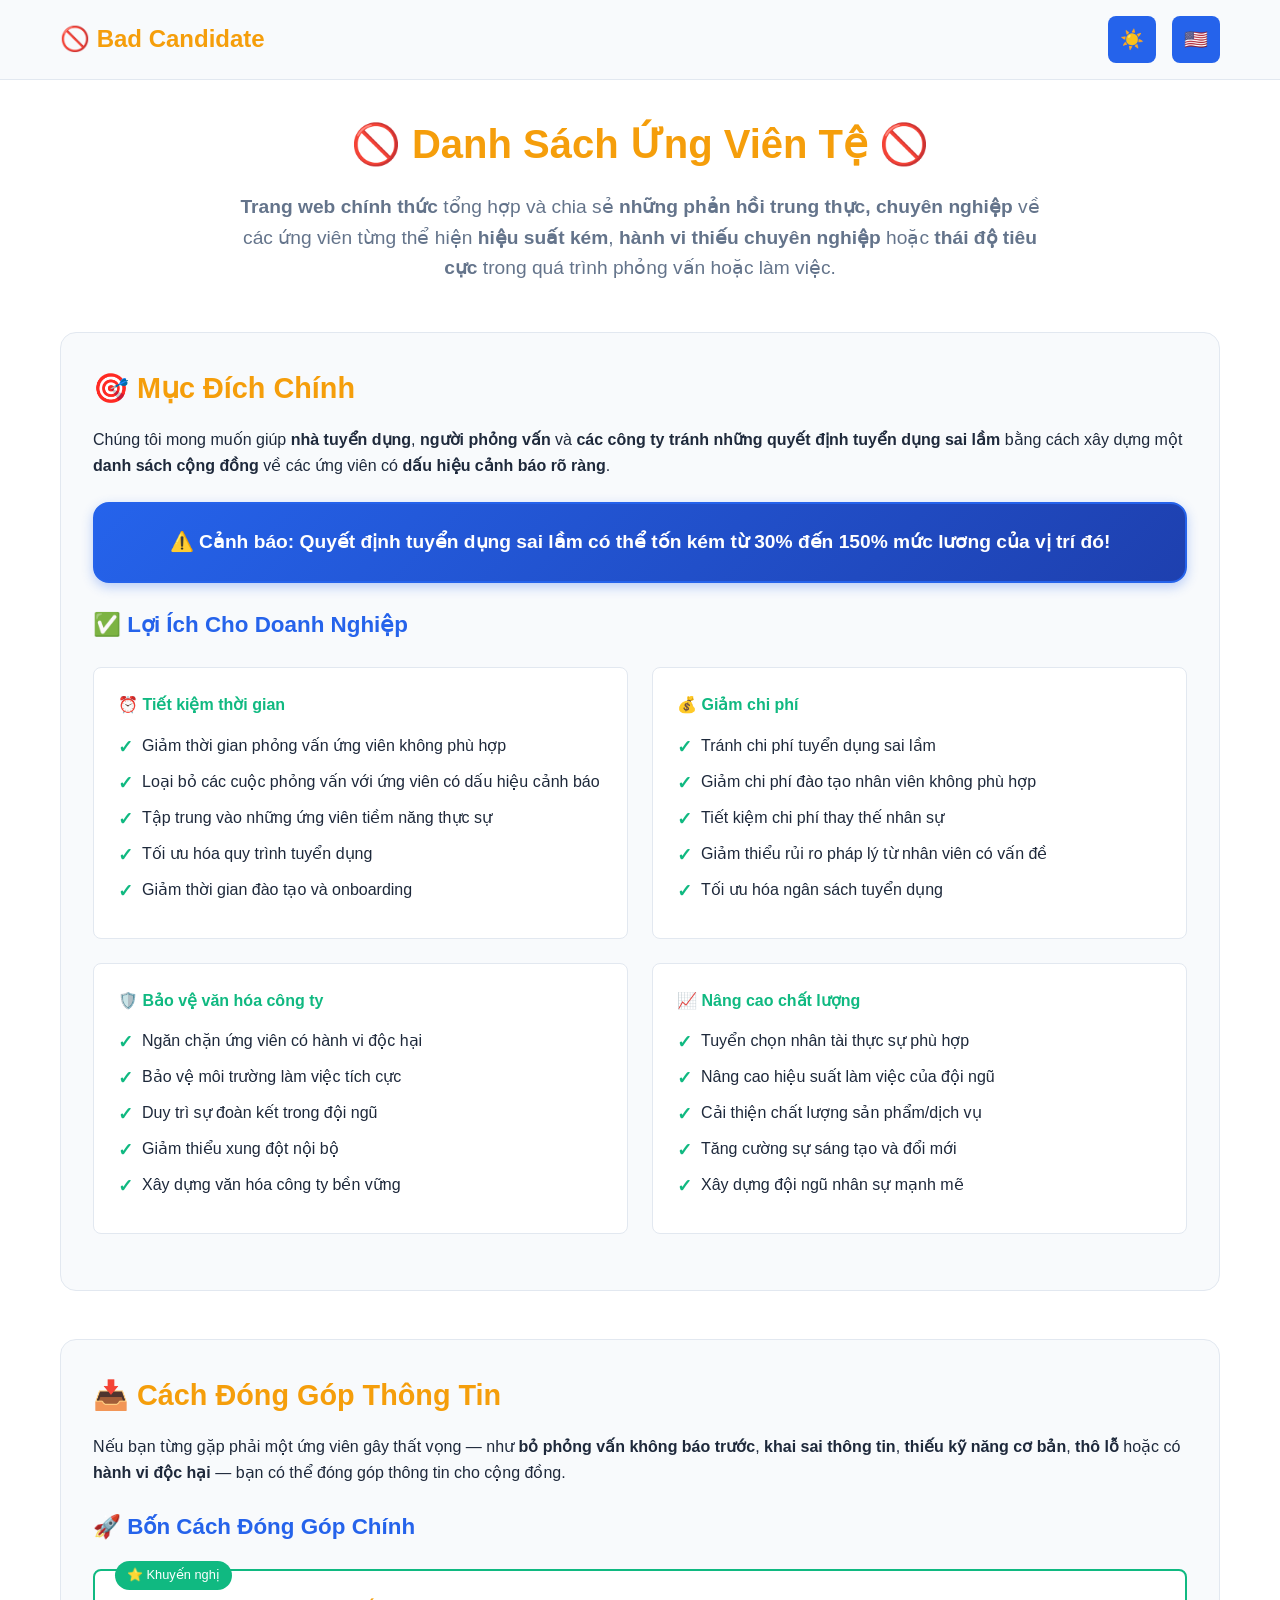
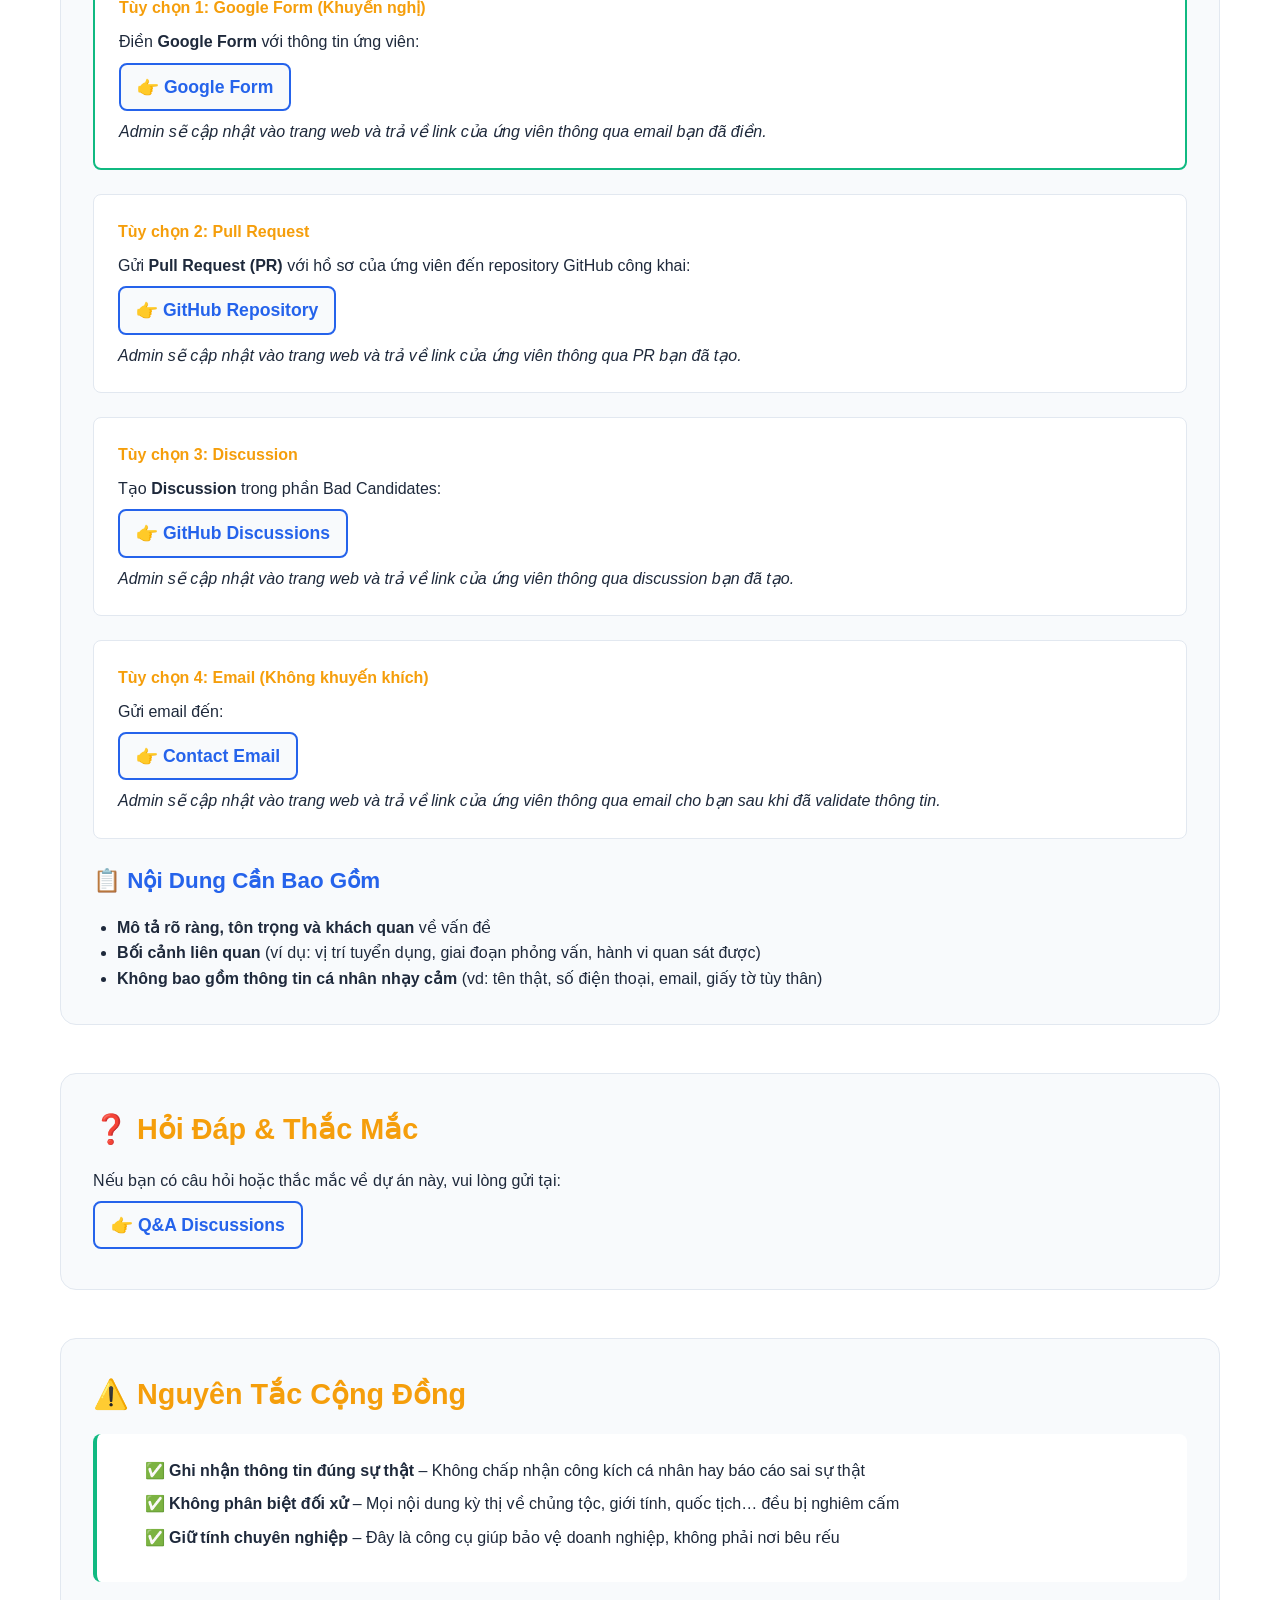
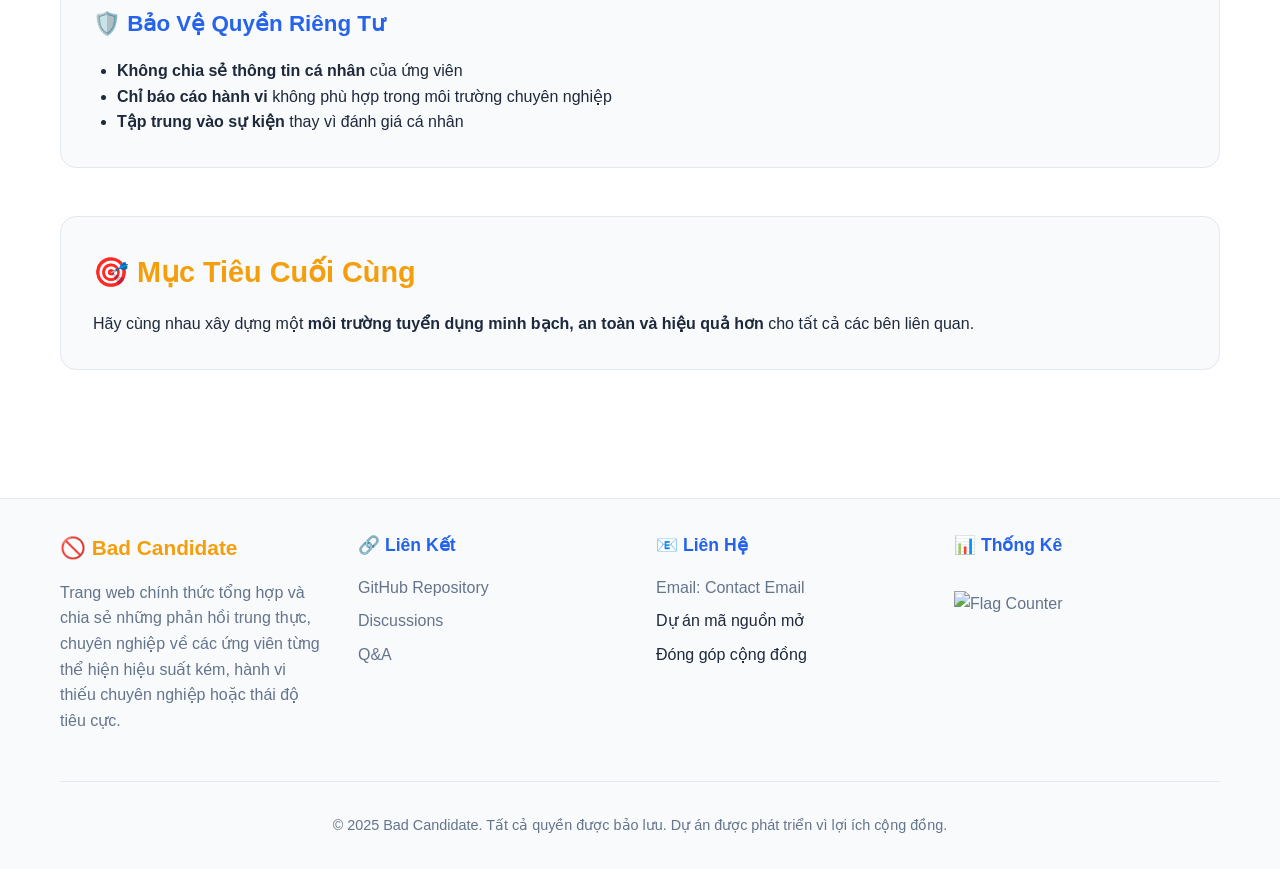
==== commit 2da2ccea: "Update contribution methods in index.html to include Google Form as the primary option and reorganiz" ====
--- a/index.html
+++ b/index.html
@@ -152,24 +152,31 @@
                     <h2>📥 Cách Đóng Góp Thông Tin</h2>
                     <p>Nếu bạn từng gặp phải một ứng viên gây thất vọng — như <strong>bỏ phỏng vấn không báo trước</strong>, <strong>khai sai thông tin</strong>, <strong>thiếu kỹ năng cơ bản</strong>, <strong>thô lỗ</strong> hoặc có <strong>hành vi độc hại</strong> — bạn có thể đóng góp thông tin cho cộng đồng.</p>
                     
-                    <h3>🚀 Ba Cách Đóng Góp Chính</h3>
+                    <h3>🚀 Bốn Cách Đóng Góp Chính</h3>
                     <div class="contribution-methods">
                         <div class="method-card recommended">
-                            <h4>Tùy chọn 1: Pull Request (Khuyến nghị)</h4>
+                            <h4>Tùy chọn 1: Google Form (Khuyến nghị)</h4>
+                            <p>Điền <strong>Google Form</strong> với thông tin ứng viên:</p>
+                            <p><a href="https://forms.gle/XoEUCsUPcngE4ov19" class="link" target="_blank">👉 Google Form</a></p>
+                            <p><em>Admin sẽ cập nhật vào trang web và trả về link của ứng viên thông qua email bạn đã điền.</em></p>
+                        </div>
+                        
+                        <div class="method-card">
+                            <h4>Tùy chọn 2: Pull Request</h4>
                             <p>Gửi <strong>Pull Request (PR)</strong> với hồ sơ của ứng viên đến repository GitHub công khai:</p>
                             <p><a href="https://github.com/BadCandidate" class="link" target="_blank">👉 GitHub Repository</a></p>
                             <p><em>Admin sẽ cập nhật vào trang web và trả về link của ứng viên thông qua PR bạn đã tạo.</em></p>
                         </div>
                         
                         <div class="method-card">
-                            <h4>Tùy chọn 2: Discussion</h4>
+                            <h4>Tùy chọn 3: Discussion</h4>
                             <p>Tạo <strong>Discussion</strong> trong phần Bad Candidates:</p>
                             <p><a href="https://github.com/orgs/BadCandidate/discussions/categories/bad-candidates" class="link" target="_blank">👉 GitHub Discussions</a></p>
                             <p><em>Admin sẽ cập nhật vào trang web và trả về link của ứng viên thông qua discussion bạn đã tạo.</em></p>
                         </div>
                         
                         <div class="method-card">
-                            <h4>Tùy chọn 3: Email (Không khuyến khích)</h4>
+                            <h4>Tùy chọn 4: Email (Không khuyến khích)</h4>
                             <p>Gửi email đến:</p>
                             <p><a href="mailto:badcandidate@googlegroups.com" class="link">👉 Contact Email</a></p>
                             <p><em>Admin sẽ cập nhật vào trang web và trả về link của ứng viên thông qua email cho bạn sau khi đã validate thông tin.</em></p>
@@ -277,24 +284,31 @@
                     <h2>📥 How to Contribute Information</h2>
                     <p>If you've encountered a candidate who truly stands out for the wrong reasons — ghosting, lying on CVs, failing basic tasks, being rude, or showing toxic behavior — we invite you to contribute.</p>
                     
-                    <h3>🚀 Three Main Contribution Methods</h3>
+                    <h3>🚀 Four Main Contribution Methods</h3>
                     <div class="contribution-methods">
                         <div class="method-card recommended">
-                            <h4>Option 1: Pull Request (Recommended)</h4>
+                            <h4>Option 1: Google Form (Recommended)</h4>
+                            <p>Fill out the <strong>Google Form</strong> with candidate information:</p>
+                            <p><a href="https://forms.gle/XoEUCsUPcngE4ov19" class="link" target="_blank">👉 Google Form</a></p>
+                            <p><em>Admin will update the website and return the link of bad candidate via email you provided.</em></p>
+                        </div>
+                        
+                        <div class="method-card">
+                            <h4>Option 2: Pull Request</h4>
                             <p>Submit a <strong>Pull Request (PR)</strong> with the candidate's profile to our public GitHub repository:</p>
                             <p><a href="https://github.com/BadCandidate" class="link" target="_blank">👉 GitHub Repository</a></p>
                             <p><em>Admin will update the website and return the link of bad candidate via PR that you created.</em></p>
                         </div>
                         
                         <div class="method-card">
-                            <h4>Option 2: Discussion</h4>
+                            <h4>Option 3: Discussion</h4>
                             <p>Create a <strong>Discussion</strong> in the Bad Candidates category:</p>
                             <p><a href="https://github.com/orgs/BadCandidate/discussions/categories/bad-candidates" class="link" target="_blank">👉 GitHub Discussions</a></p>
                             <p><em>Admin will update the website and return the link of bad candidate via discussion that you created.</em></p>
                         </div>
                         
                         <div class="method-card">
-                            <h4>Option 3: Email (Not Recommended)</h4>
+                            <h4>Option 4: Email (Not Recommended)</h4>
                             <p>Send email to:</p>
                             <p><a href="mailto:badcandidate@googlegroups.com" class="link">👉 Contact Email</a></p>
                             <p><em>Admin will update the website and return the link of bad candidate after reviewing all the information.</em></p>
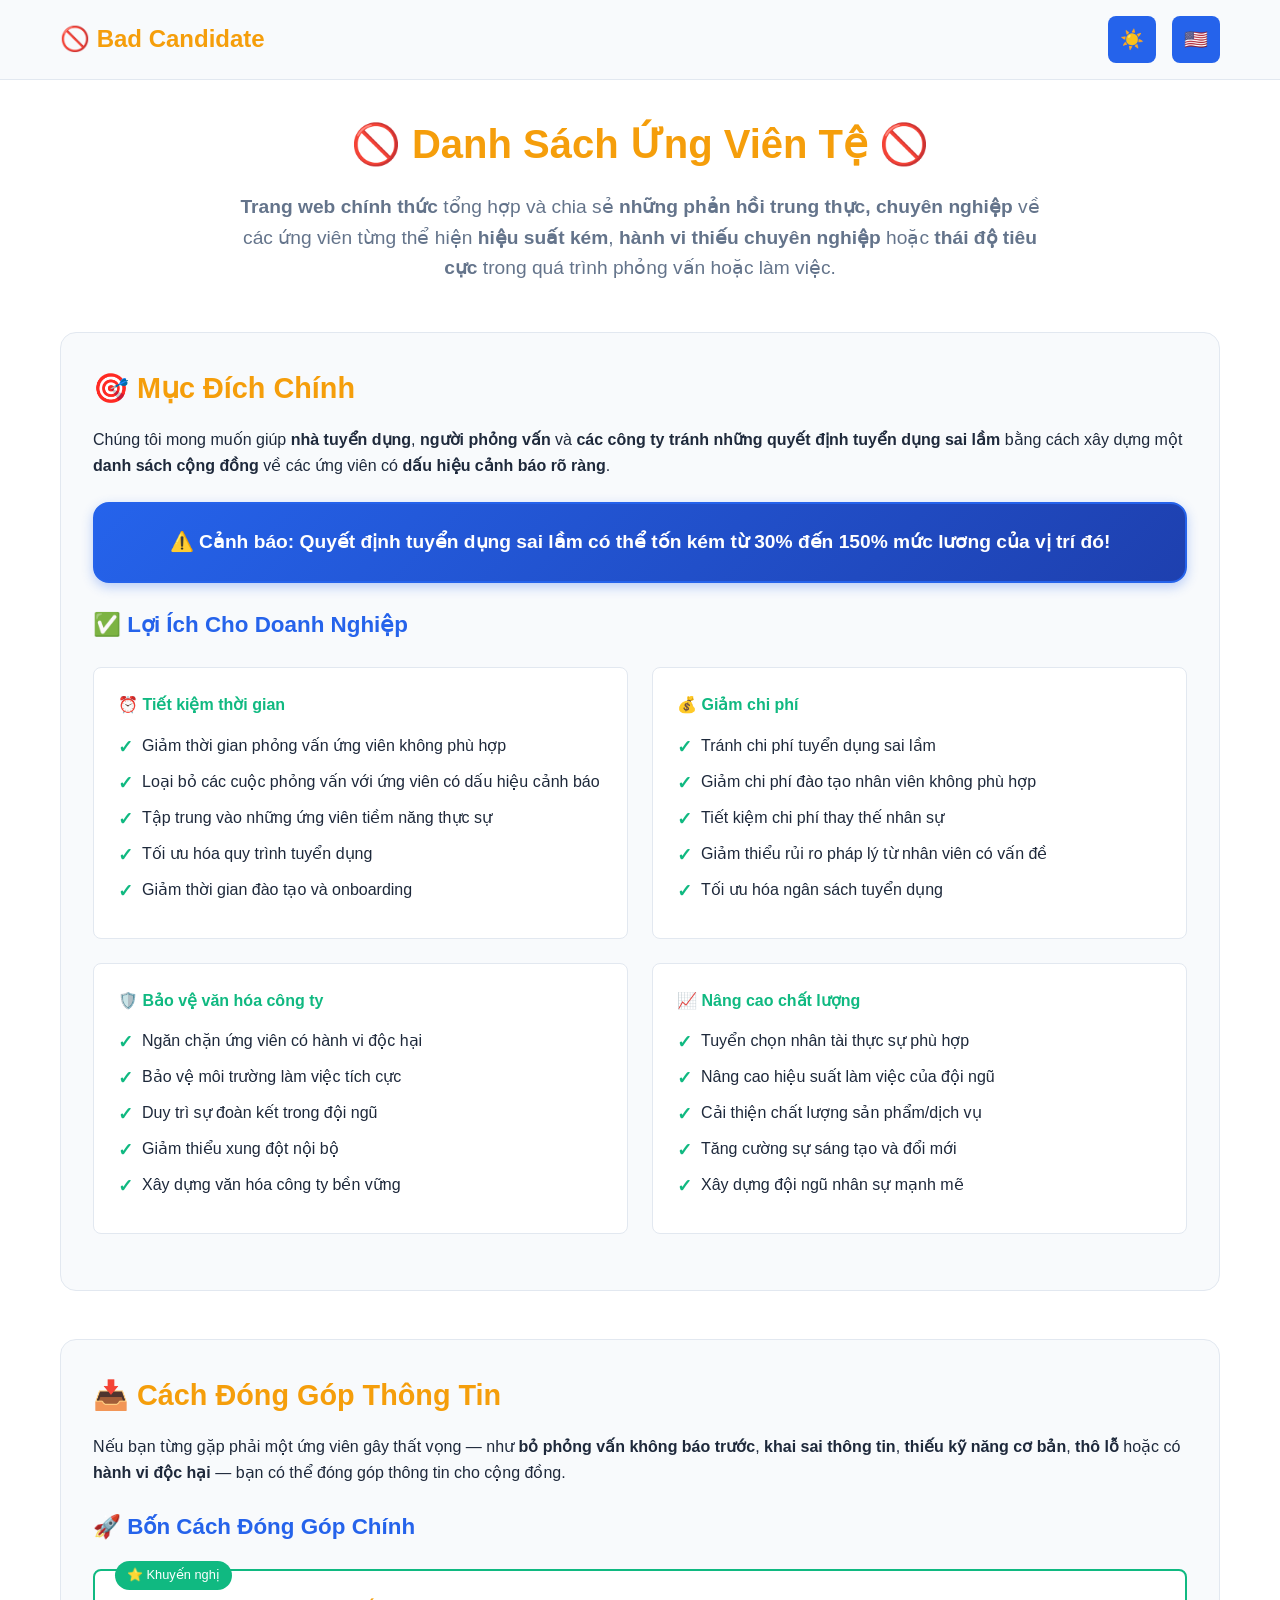
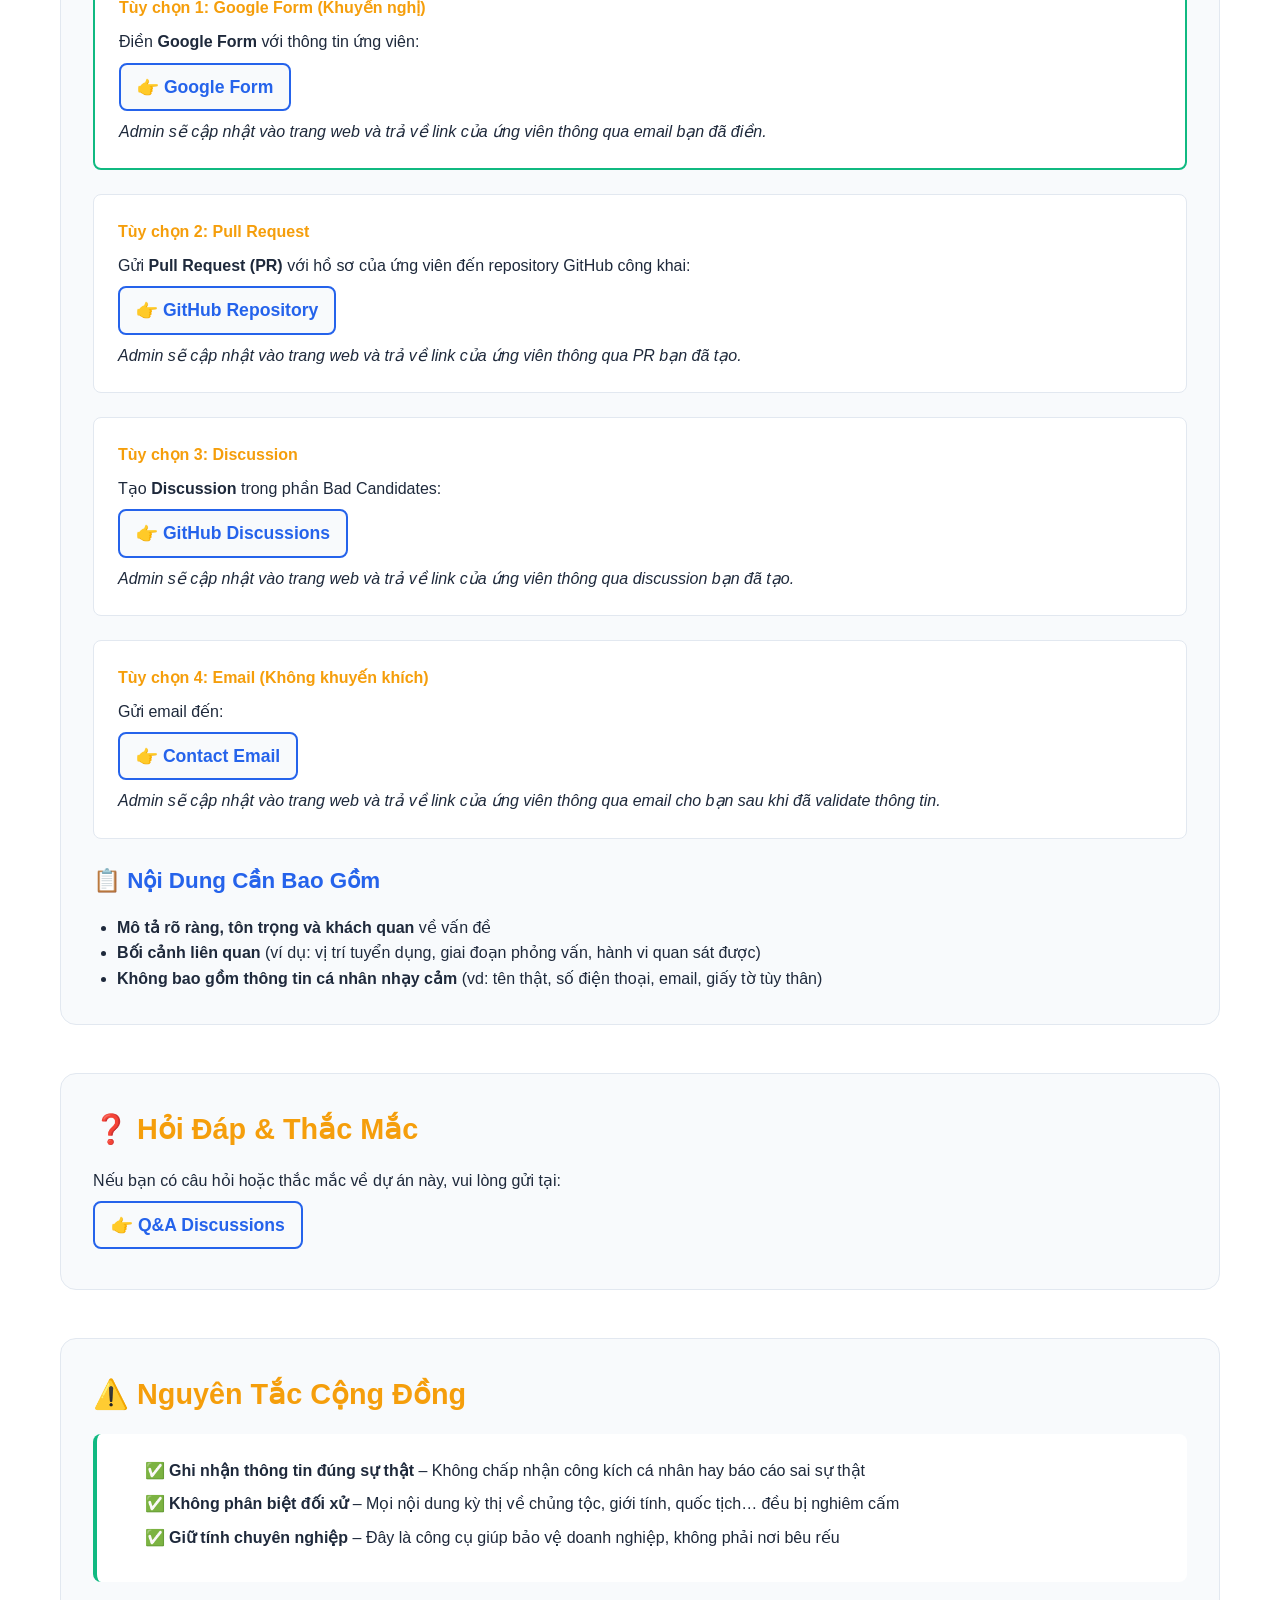
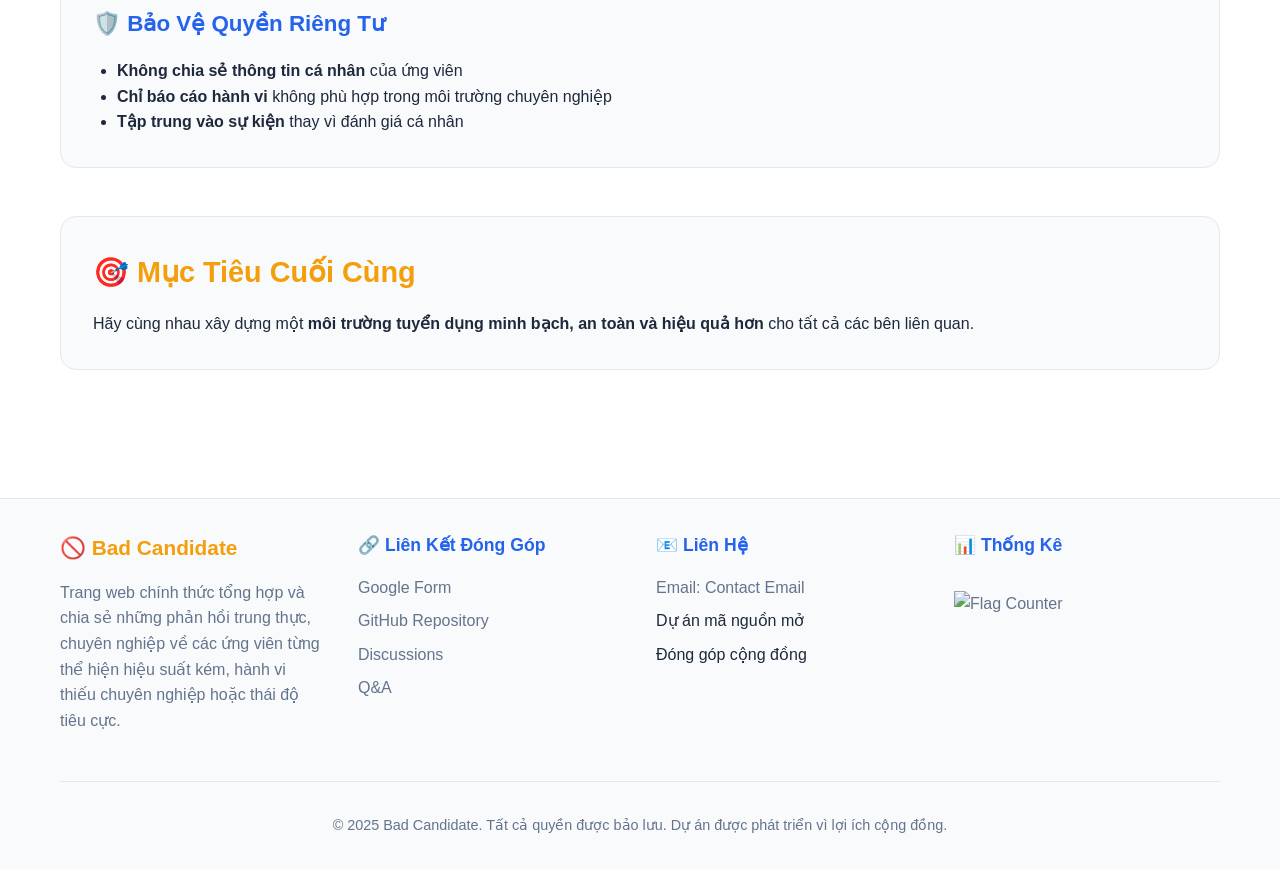
==== commit 3c72137e: "Update footer section titles in index.html for clarity and add Google Form link for contributions, e" ====
--- a/index.html
+++ b/index.html
@@ -365,8 +365,9 @@
                 </div>
                 
                 <div class="footer-section">
-                    <h4>🔗 Liên Kết</h4>
-                    <ul>
+                    <h4>🔗 Liên Kết Đóng Góp </h4>
+                    <ul>
+                        <li><a href="https://forms.gle/XoEUCsUPcngE4ov19" target="_blank" rel="noopener noreferrer">Google Form</a></li>
                         <li><a href="https://github.com/BadCandidate" target="_blank" rel="noopener noreferrer">GitHub Repository</a></li>
                         <li><a href="https://github.com/orgs/BadCandidate/discussions" target="_blank" rel="noopener noreferrer">Discussions</a></li>
                         <li><a href="https://github.com/orgs/BadCandidate/discussions/categories/q-a" target="_blank" rel="noopener noreferrer">Q&A</a></li>
@@ -399,8 +400,9 @@
                 </div>
                 
                 <div class="footer-section">
-                    <h4>🔗 Links</h4>
-                    <ul>
+                    <h4>🔗 Links To Contribute</h4>
+                    <ul>
+                        <li><a href="https://forms.gle/XoEUCsUPcngE4ov19" target="_blank" rel="noopener noreferrer">Google Form</a></li>
                         <li><a href="https://github.com/BadCandidate" target="_blank" rel="noopener noreferrer">GitHub Repository</a></li>
                         <li><a href="https://github.com/orgs/BadCandidate/discussions" target="_blank" rel="noopener noreferrer">Discussions</a></li>
                         <li><a href="https://github.com/orgs/BadCandidate/discussions/categories/q-a" target="_blank" rel="noopener noreferrer">Q&A</a></li>
@@ -411,6 +413,7 @@
                     <h4>📧 Contact</h4>
                     <ul>
                         <li><a href="mailto:badcandidate@googlegroups.com">Email: support@badcandidate.co</a></li>
+                        <li><a href="https://forms.gle/your-google-form-id" target="_blank" rel="noopener noreferrer">📝 Google Form Feedback</a></li>
                         <li>Open source project</li>
                         <li>Community contribution</li>
                     </ul>
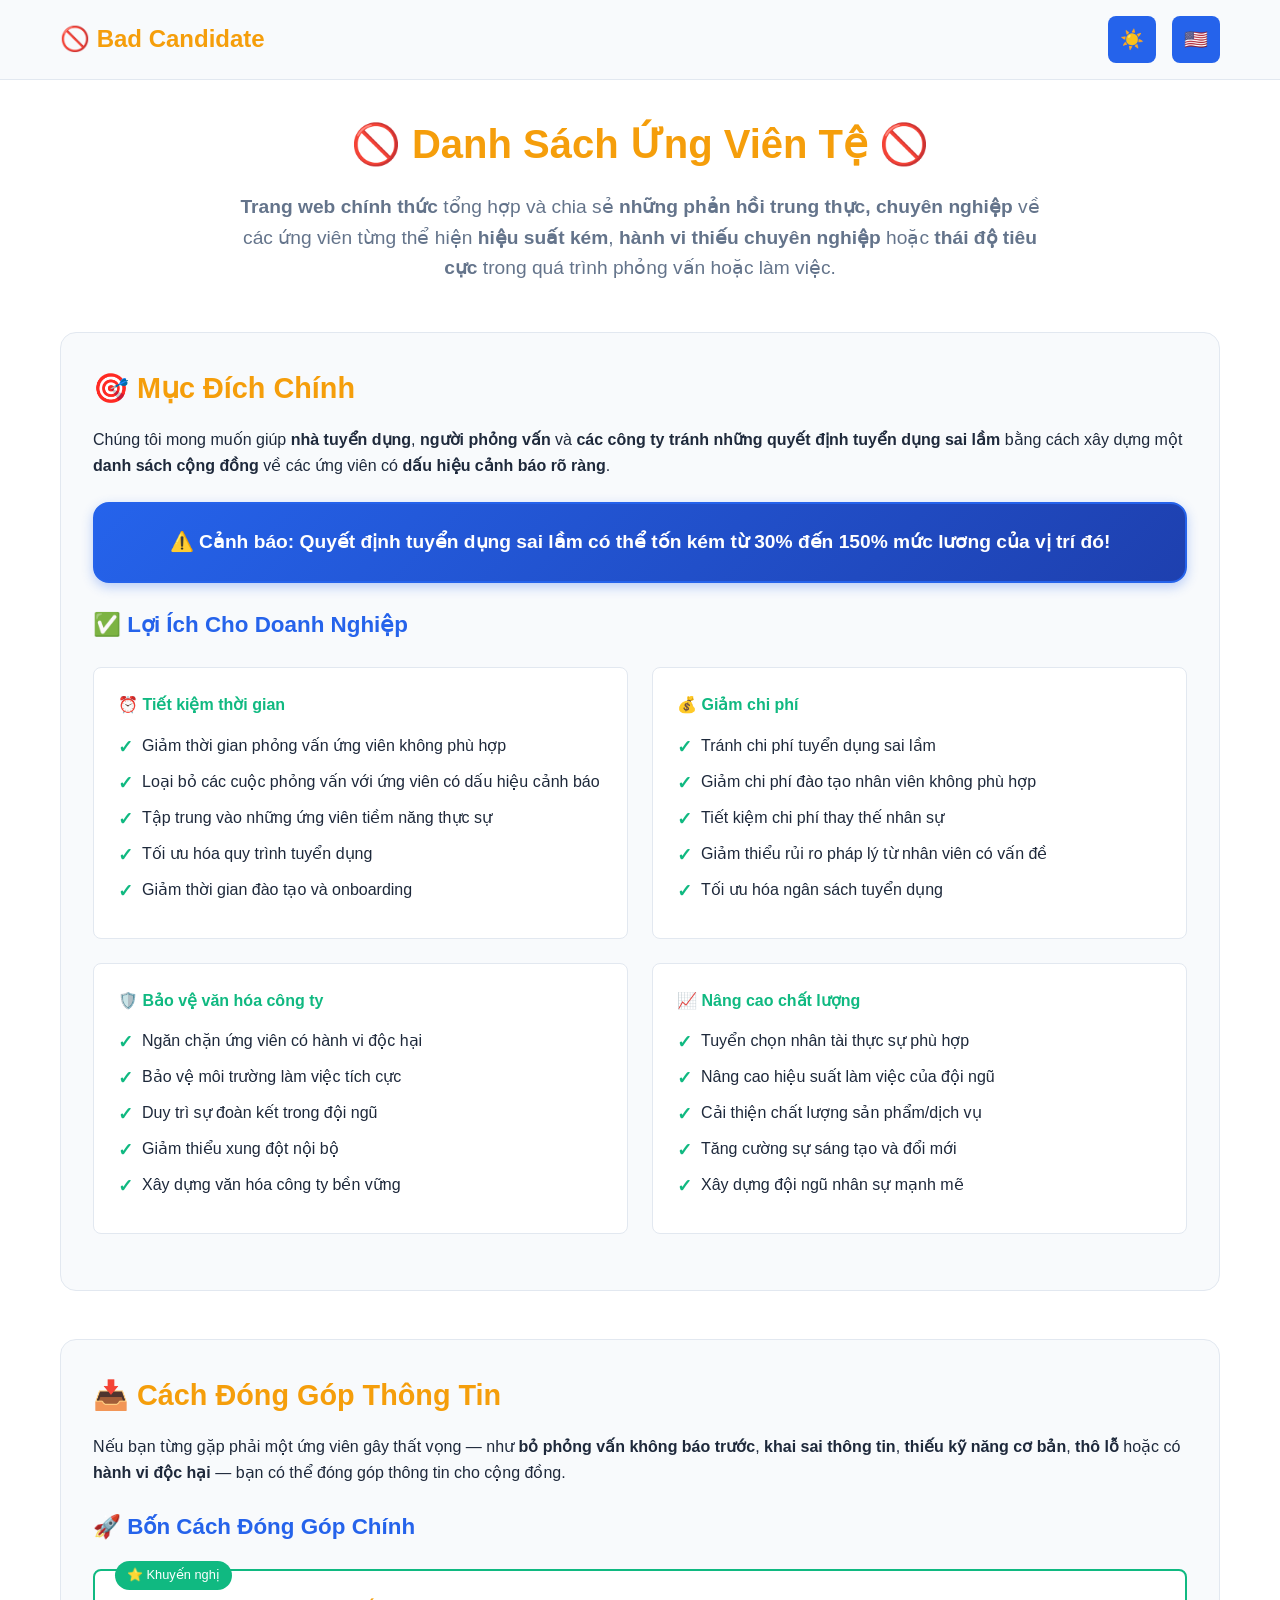
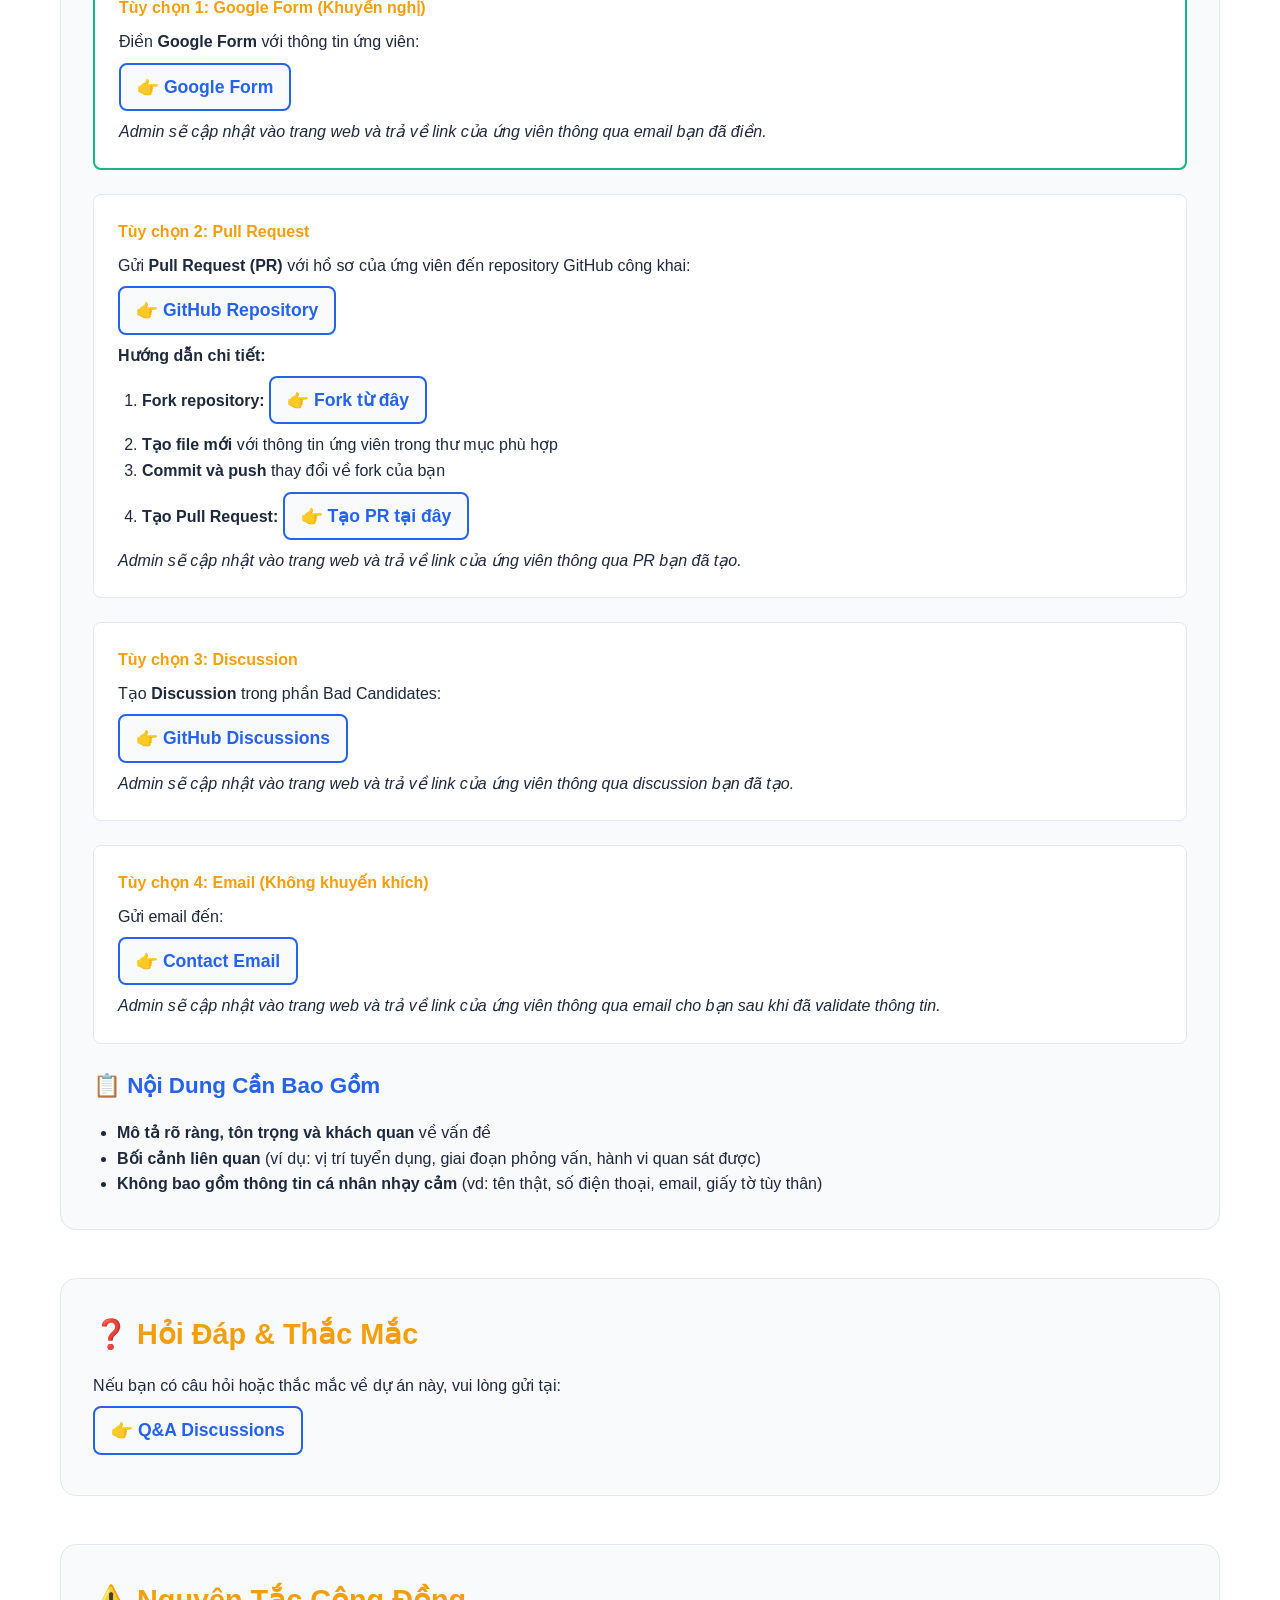
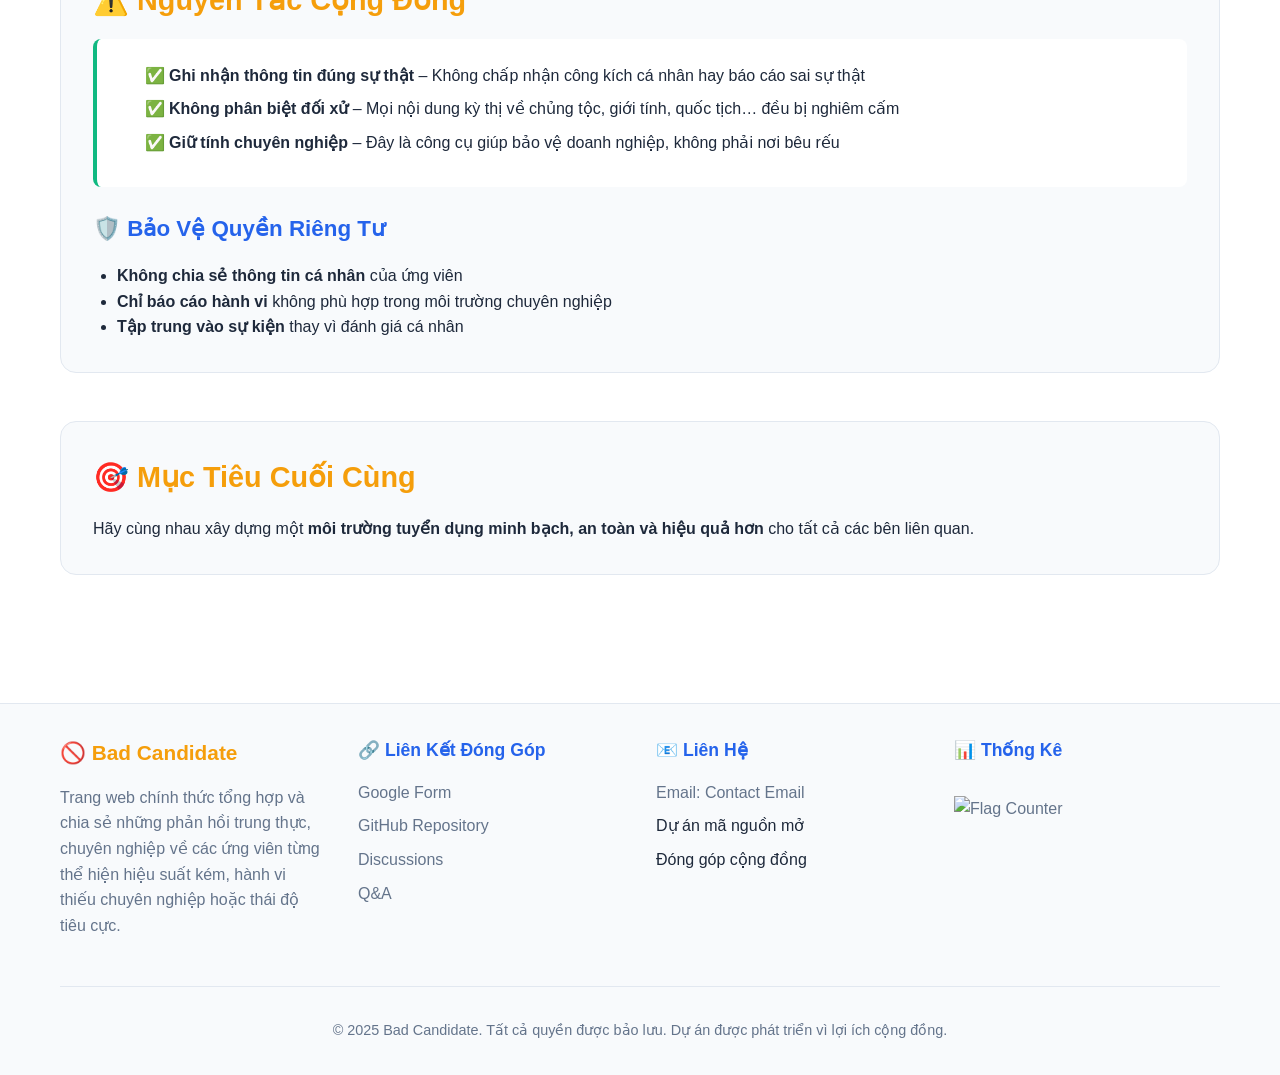
==== commit c722cf97: "Add detailed instructions for submitting Pull Requests and update GitHub Discussions links in index." ====
--- a/index.html
+++ b/index.html
@@ -165,13 +165,20 @@
                             <h4>Tùy chọn 2: Pull Request</h4>
                             <p>Gửi <strong>Pull Request (PR)</strong> với hồ sơ của ứng viên đến repository GitHub công khai:</p>
                             <p><a href="https://github.com/BadCandidate" class="link" target="_blank">👉 GitHub Repository</a></p>
+                            <p><strong>Hướng dẫn chi tiết:</strong></p>
+                            <ol>
+                                <li><strong>Fork repository:</strong> <a href="https://github.com/BadCandidate/vn/fork" class="link" target="_blank">👉 Fork từ đây</a></li>
+                                <li><strong>Tạo file mới</strong> với thông tin ứng viên trong thư mục phù hợp</li>
+                                <li><strong>Commit và push</strong> thay đổi về fork của bạn</li>
+                                <li><strong>Tạo Pull Request:</strong> <a href="https://github.com/BadCandidate/vn/compare/gh-pages...gh-pages" class="link" target="_blank">👉 Tạo PR tại đây</a></li>
+                            </ol>
                             <p><em>Admin sẽ cập nhật vào trang web và trả về link của ứng viên thông qua PR bạn đã tạo.</em></p>
                         </div>
                         
                         <div class="method-card">
                             <h4>Tùy chọn 3: Discussion</h4>
                             <p>Tạo <strong>Discussion</strong> trong phần Bad Candidates:</p>
-                            <p><a href="https://github.com/orgs/BadCandidate/discussions/categories/bad-candidates" class="link" target="_blank">👉 GitHub Discussions</a></p>
+                            <p><a href="https://github.com/orgs/BadCandidate/discussions/new?category=bad-candidates" class="link" target="_blank">👉 GitHub Discussions</a></p>
                             <p><em>Admin sẽ cập nhật vào trang web và trả về link của ứng viên thông qua discussion bạn đã tạo.</em></p>
                         </div>
                         
@@ -297,13 +304,20 @@
                             <h4>Option 2: Pull Request</h4>
                             <p>Submit a <strong>Pull Request (PR)</strong> with the candidate's profile to our public GitHub repository:</p>
                             <p><a href="https://github.com/BadCandidate" class="link" target="_blank">👉 GitHub Repository</a></p>
+                            <p><strong>Detailed instructions:</strong></p>
+                            <ol>
+                                <li><strong>Fork repository:</strong> <a href="https://github.com/BadCandidate/vn/fork" class="link" target="_blank">👉 Fork from here</a></li>
+                                <li><strong>Create new file</strong> with candidate information in appropriate directory</li>
+                                <li><strong>Commit and push</strong> changes to your fork</li>
+                                <li><strong>Create Pull Request:</strong> <a href="https://github.com/BadCandidate/vn/compare/gh-pages...gh-pages" class="link" target="_blank">👉 Create PR here</a></li>
+                            </ol>
                             <p><em>Admin will update the website and return the link of bad candidate via PR that you created.</em></p>
                         </div>
                         
                         <div class="method-card">
                             <h4>Option 3: Discussion</h4>
                             <p>Create a <strong>Discussion</strong> in the Bad Candidates category:</p>
-                            <p><a href="https://github.com/orgs/BadCandidate/discussions/categories/bad-candidates" class="link" target="_blank">👉 GitHub Discussions</a></p>
+                            <p><a href="https://github.com/orgs/BadCandidate/discussions/new?category=bad-candidates" class="link" target="_blank">👉 GitHub Discussions</a></p>
                             <p><em>Admin will update the website and return the link of bad candidate via discussion that you created.</em></p>
                         </div>
                         
--- a/public/style/index.css
+++ b/public/style/index.css
@@ -44,7 +44,7 @@
     box-sizing: border-box;
 }
 
-ul {
+ul, ol {
     margin-left: 1.5rem;
 }
 
@@ -54,6 +54,9 @@
     color: var(--text-color);
     line-height: 1.6;
     transition: all 0.3s ease;
+    min-height: 100vh;
+    display: flex;
+    flex-direction: column;
 }
 
 .container {
@@ -113,6 +116,7 @@
 
 .main-content {
     padding: 2rem 0;
+    flex: 1;
 }
 
 .hero {
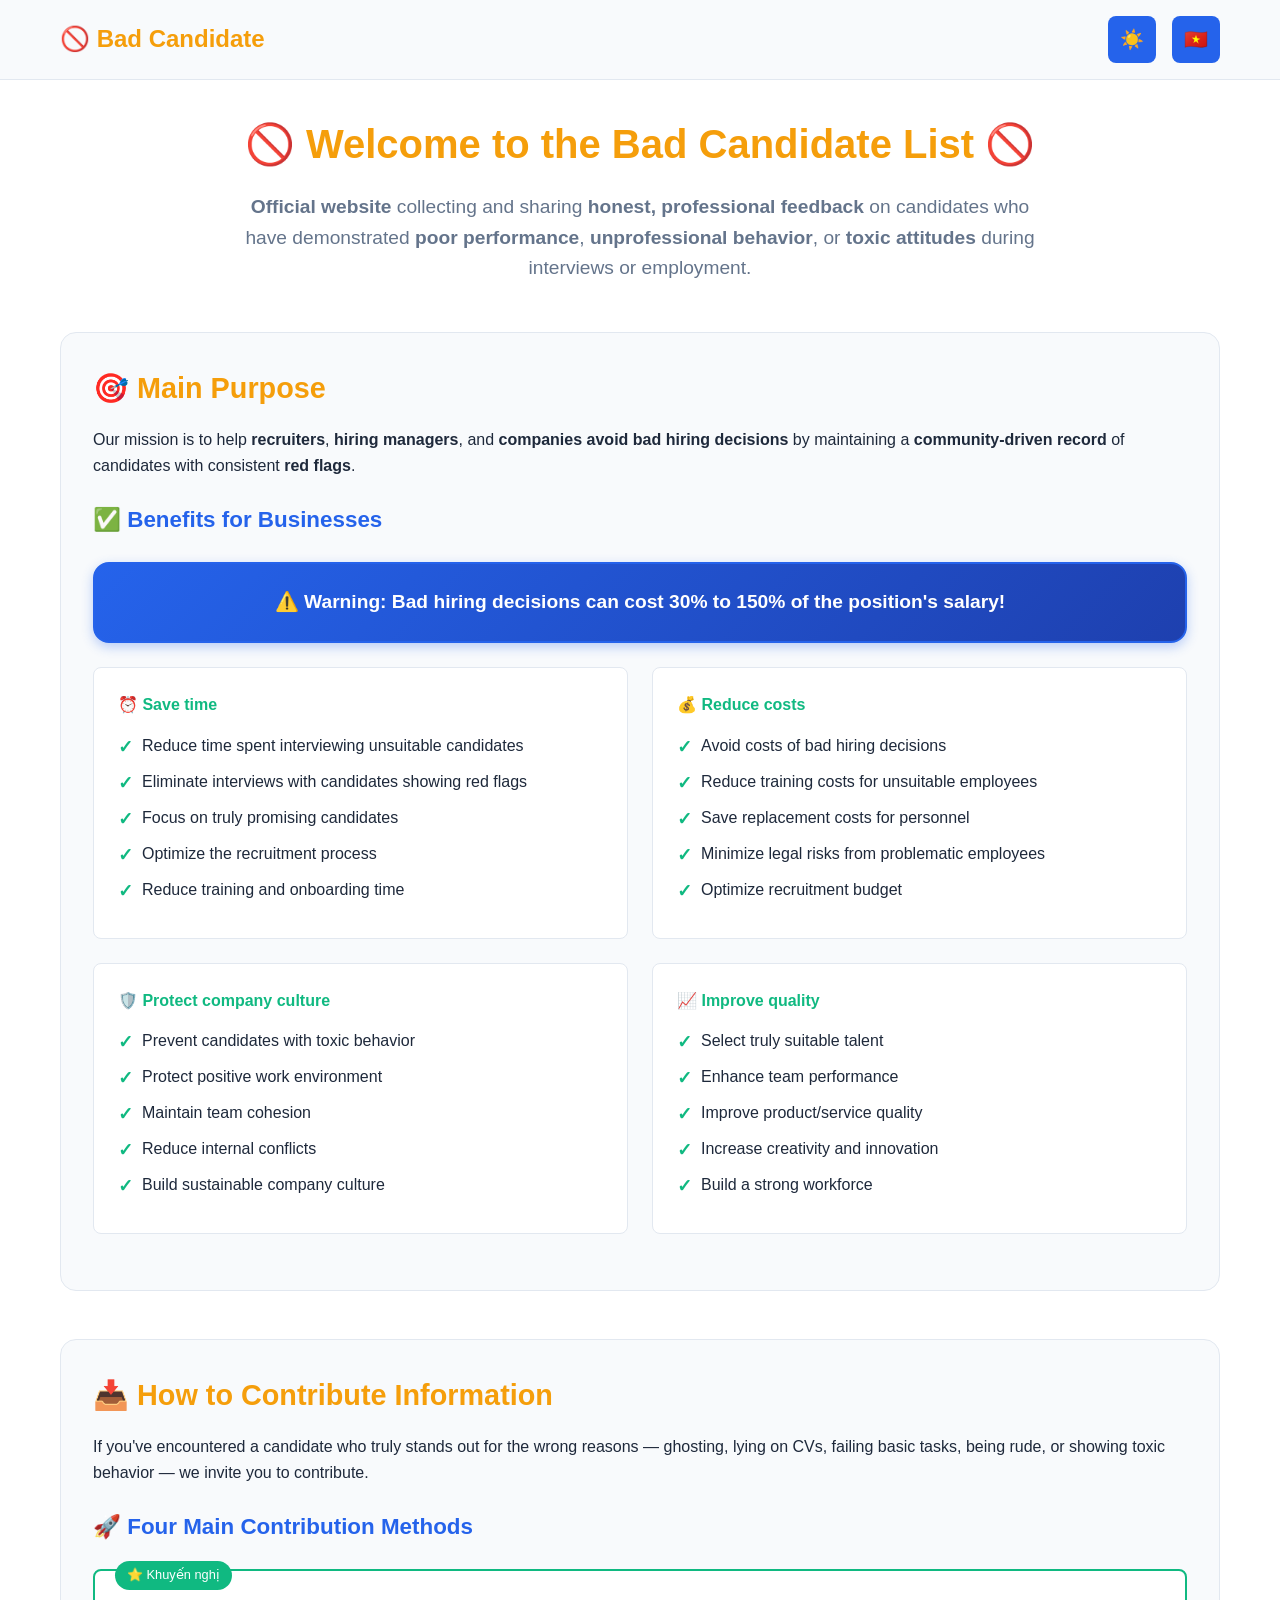
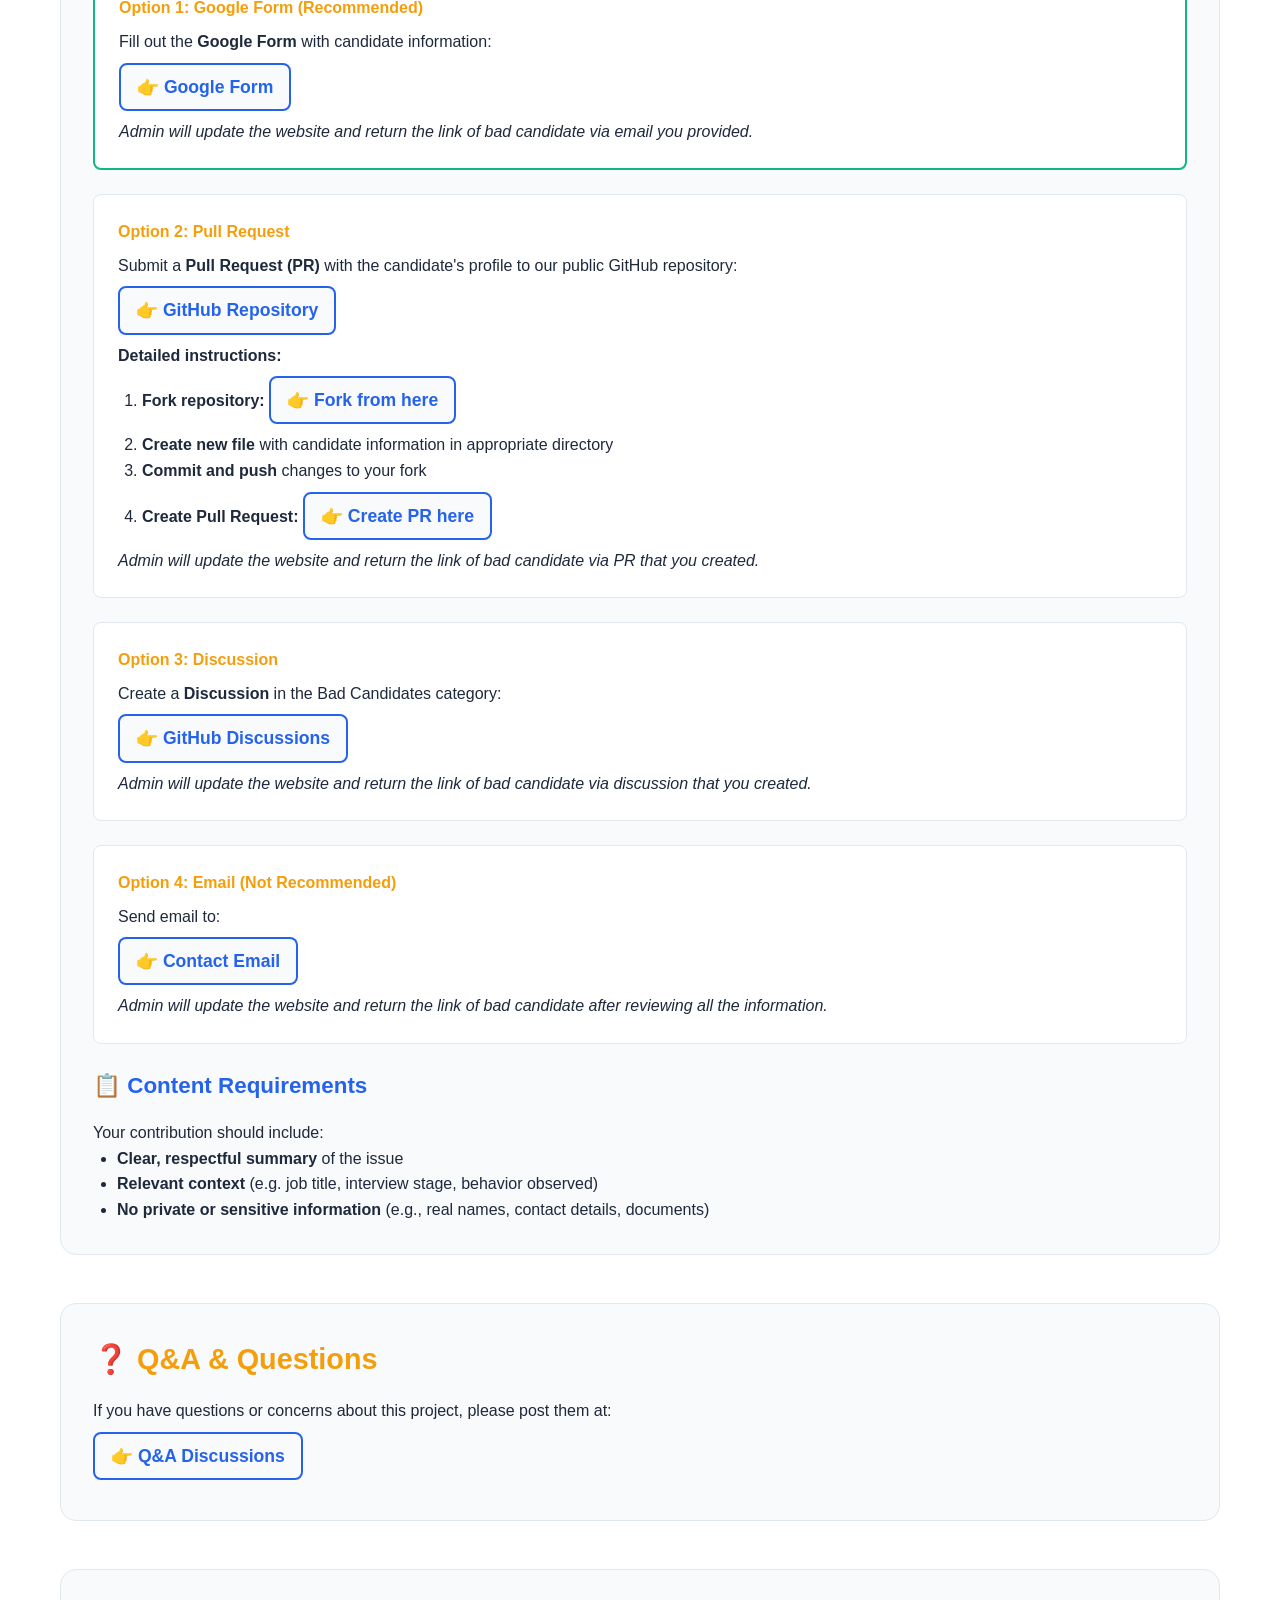
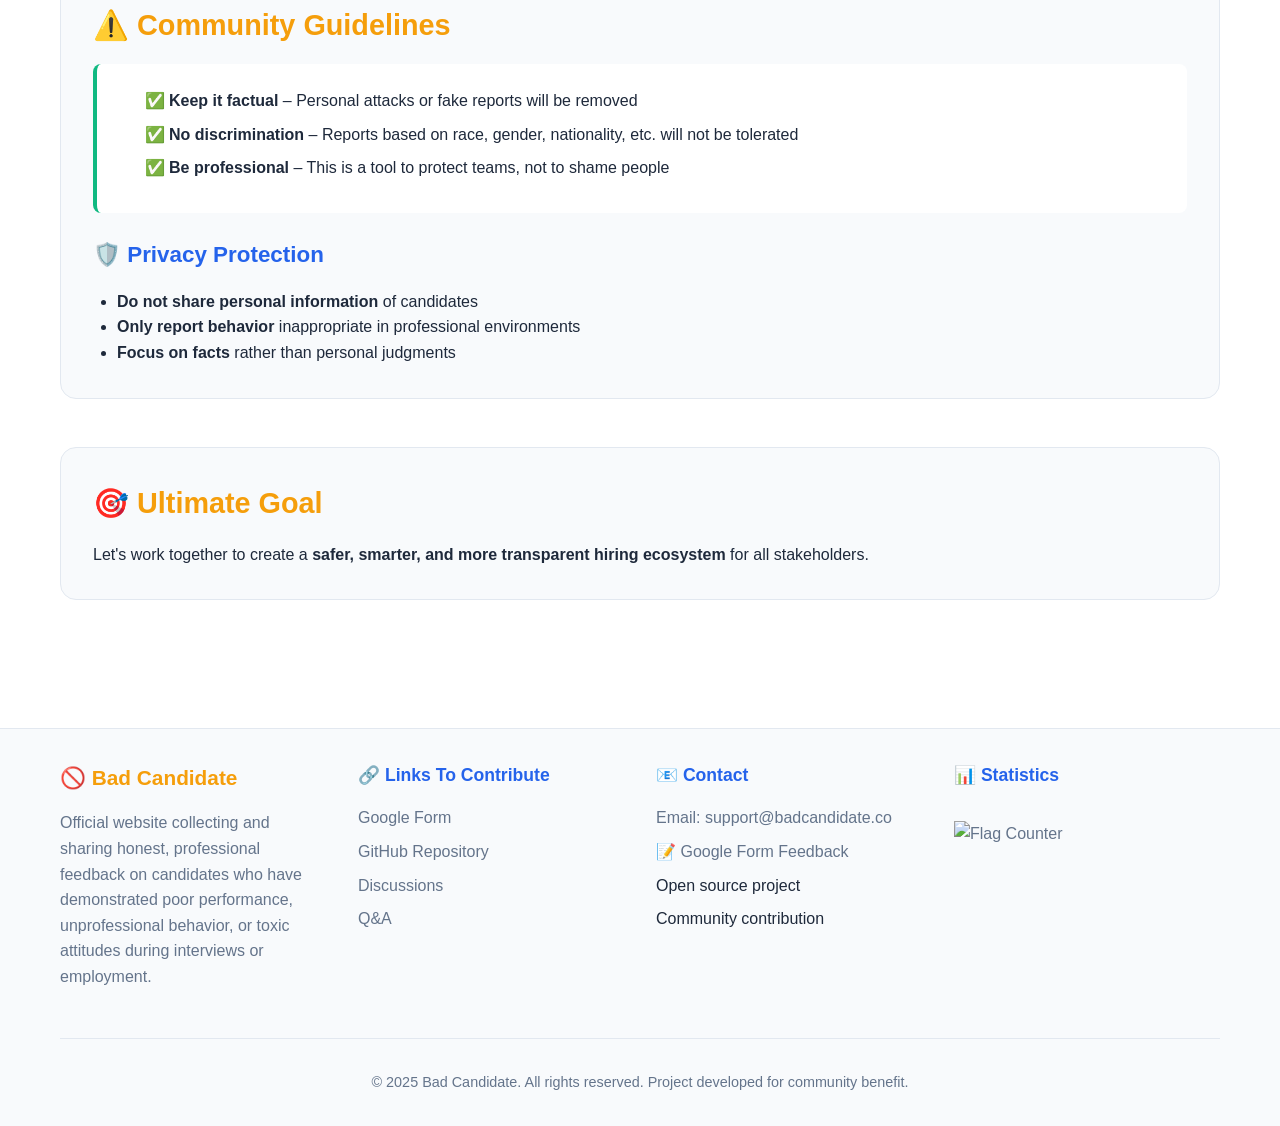
==== commit 5cfe4129: "Update meta tags and titles in index.html to reflect English localization and improve SEO. Changed d" ====
--- a/index.html
+++ b/index.html
@@ -5,10 +5,10 @@
     <meta name="viewport" content="width=device-width, initial-scale=1.0">
     
     <!-- Primary Meta Tags -->
-    <title>Bad Candidate - Danh Sách Ứng Viên Tệ | Tránh Tuyển Dụng Sai Lầm</title>
-    <meta name="title" content="Bad Candidate - Danh Sách Ứng Viên Tệ | Tránh Tuyển Dụng Sai Lầm">
-    <meta name="description" content="Trang web chính thức tổng hợp và chia sẻ những phản hồi trung thực, chuyên nghiệp về các ứng viên từng thể hiện hiệu suất kém, hành vi thiếu chuyên nghiệp hoặc thái độ tiêu cực trong quá trình phỏng vấn hoặc làm việc. Giúp nhà tuyển dụng tránh những quyết định tuyển dụng sai lầm có thể tốn kém từ 30% đến 150% mức lương của vị trí.">
-    <meta name="keywords" content="bad candidate, ứng viên tệ, tuyển dụng, phỏng vấn, nhân sự, hiring, recruitment, HR, human resources, candidate screening, interview feedback, toxic employee, unprofessional behavior, hiring mistakes, recruitment cost, employee screening">
+    <title>Bad Candidate - Poor Candidate List | Avoid Hiring Mistakes</title>
+    <meta name="title" content="Bad Candidate - Poor Candidate List | Avoid Hiring Mistakes">
+    <meta name="description" content="Official website aggregating and sharing honest, professional feedback about candidates who have demonstrated poor performance, unprofessional behavior or negative attitudes during interviews or employment. Help employers avoid costly hiring mistakes that can cost 30% to 150% of the position's salary.">
+    <meta name="keywords" content="bad candidate, poor candidates, hiring, interviews, HR, human resources, candidate screening, interview feedback, toxic employee, unprofessional behavior, hiring mistakes, recruitment cost, employee screening">
     <meta name="author" content="Bad Candidate">
     <meta name="robots" content="index, follow, max-snippet:-1, max-image-preview:large, max-video-preview:-1">
     <meta name="language" content="Vietnamese, English">
@@ -20,19 +20,19 @@
     <!-- Open Graph / Facebook -->
     <meta property="og:type" content="website">
     <meta property="og:url" content="https://badcandidate.github.io">
-    <meta property="og:title" content="Bad Candidate List - Danh Sách Ứng Viên Tệ | Tránh Tuyển Dụng Sai Lầm">
-    <meta property="og:description" content="Trang web chính thức tổng hợp và chia sẻ những phản hồi trung thực, chuyên nghiệp về các ứng viên từng thể hiện hiệu suất kém, hành vi thiếu chuyên nghiệp hoặc thái độ tiêu cực. Giúp nhà tuyển dụng tránh những quyết định tuyển dụng sai lầm có thể tốn kém từ 30% đến 150% mức lương của vị trí.">
+    <meta property="og:title" content="Bad Candidate List - Poor Candidate List | Avoid Hiring Mistakes">
+    <meta property="og:description" content="Official website aggregating and sharing honest, professional feedback about candidates who have demonstrated poor performance, unprofessional behavior or negative attitudes. Help employers avoid costly hiring mistakes that can cost 30% to 150% of the position's salary.">
     <meta property="og:image" content="https://badcandidate.github.io/public/favicon/favicon-512x512.png">
     <meta property="og:image:width" content="1200">
     <meta property="og:image:height" content="630">
     <meta property="og:site_name" content="Bad Candidate List">
-    <meta property="og:locale" content="vi_VN">
+    <meta property="og:locale" content="en_US">
     
     <!-- Twitter -->
     <meta property="twitter:card" content="summary_large_image">
     <meta property="twitter:url" content="https://badcandidate.github.io">
-    <meta property="twitter:title" content="Bad Candidate List - Danh Sách Ứng Viên Tệ | Tránh Tuyển Dụng Sai Lầm">
-    <meta property="twitter:description" content="Trang web chính thức tổng hợp và chia sẻ những phản hồi trung thực, chuyên nghiệp về các ứng viên từng thể hiện hiệu suất kém, hành vi thiếu chuyên nghiệp hoặc thái độ tiêu cực.">
+    <meta property="twitter:title" content="Bad Candidate List - Poor Candidate List | Avoid Hiring Mistakes">
+    <meta property="twitter:description" content="Official website aggregating and sharing honest, professional feedback about candidates who have demonstrated poor performance, unprofessional behavior or negative attitudes.">
     <meta property="twitter:image" content="https://badcandidate.github.io/public/favicon/favicon-512x512.png">
     
     <!-- Additional SEO Meta Tags -->
@@ -41,16 +41,15 @@
     <meta name="mobile-web-app-capable" content="yes">
     <meta name="apple-mobile-web-app-capable" content="yes">
     <meta name="apple-mobile-web-app-status-bar-style" content="black-translucent">
-    
     <!-- Structured Data / JSON-LD -->
     <script type="application/ld+json">
     {
         "@context": "https://schema.org",
         "@type": "WebSite",
         "name": "Bad Candidate List",
-        "alternateName": "Danh Sách Ứng Viên Tệ",
+        "alternateName": "Poor Candidate List",
         "url": "https://badcandidate.github.io",
-        "description": "Trang web chính thức tổng hợp và chia sẻ những phản hồi trung thực, chuyên nghiệp về các ứng viên từng thể hiện hiệu suất kém, hành vi thiếu chuyên nghiệp hoặc thái độ tiêu cực trong quá trình phỏng vấn hoặc làm việc.",
+        "description": "Official website aggregating and sharing honest, professional feedback about candidates who have demonstrated poor performance, unprofessional behavior or negative attitudes during interviews or employment.",
         "potentialAction": {
             "@type": "SearchAction",
             "target": "https://badcandidate.github.io?search={search_term_string}",
